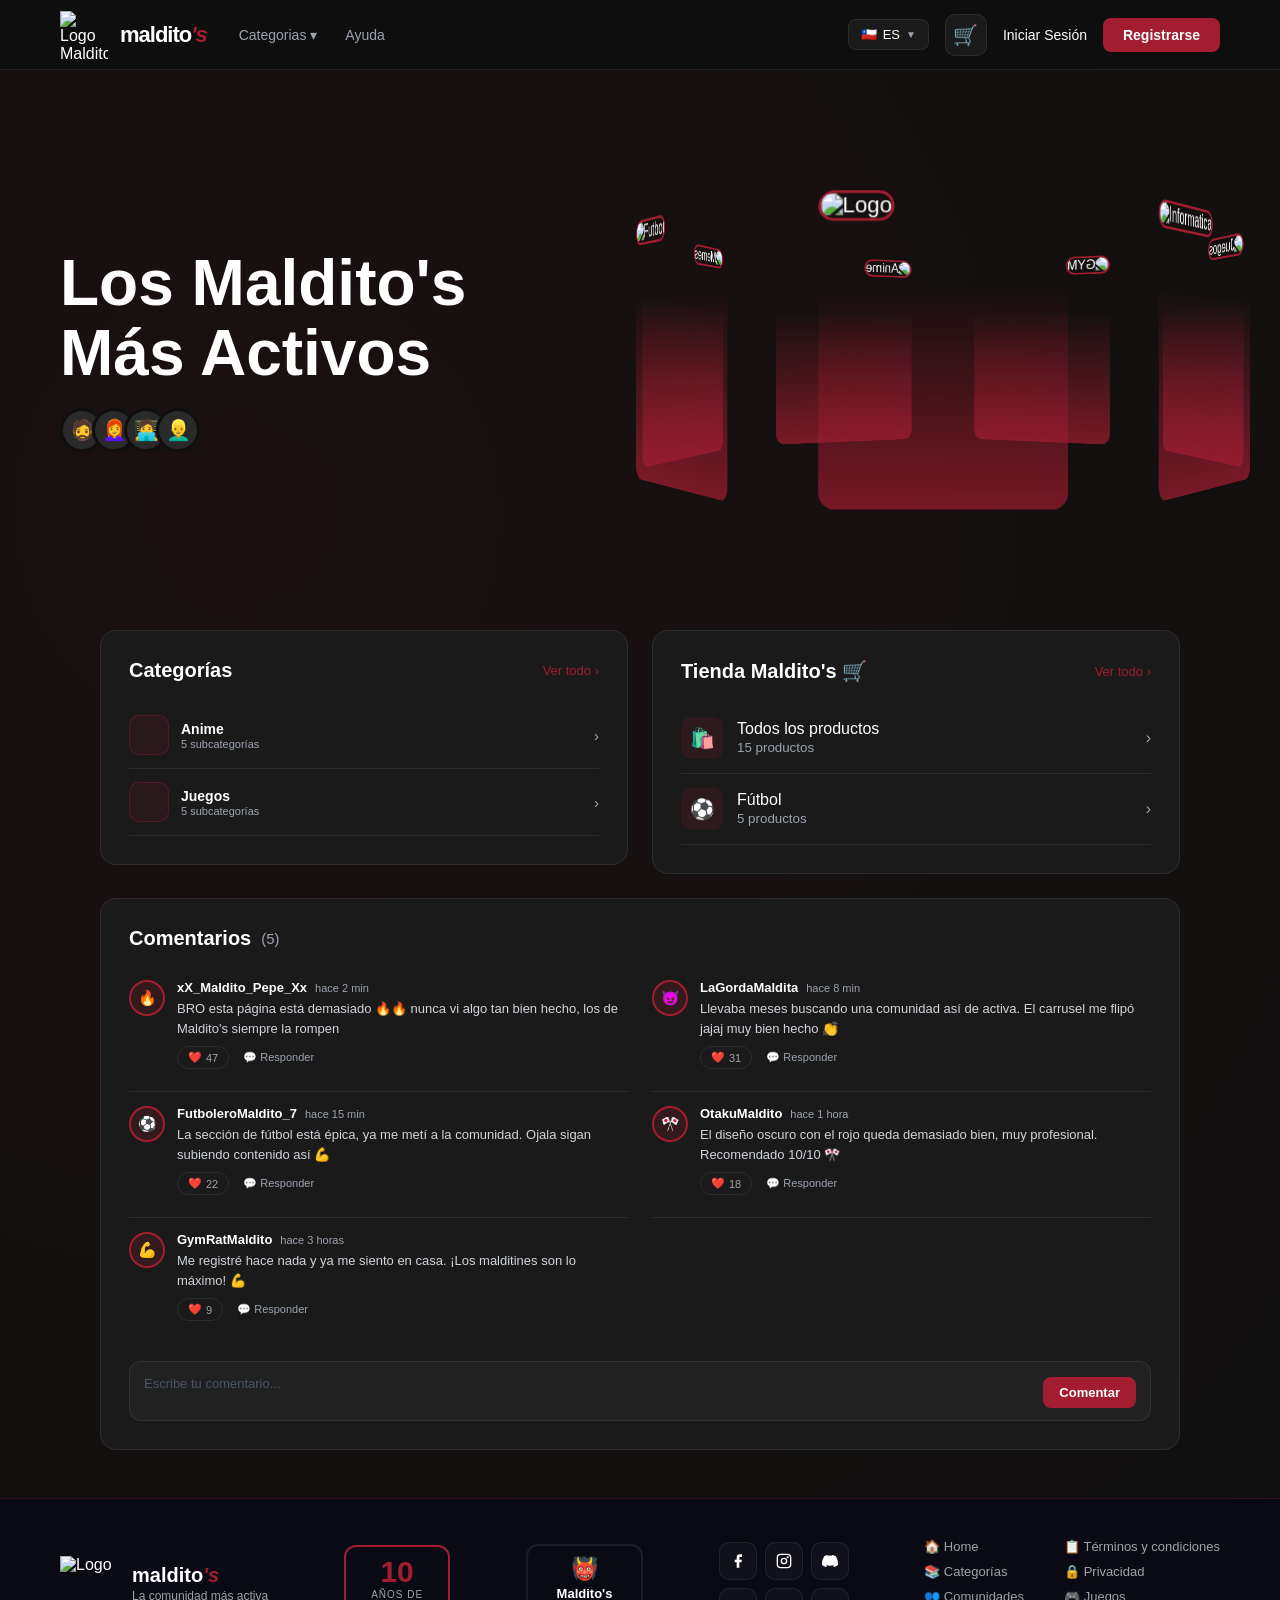
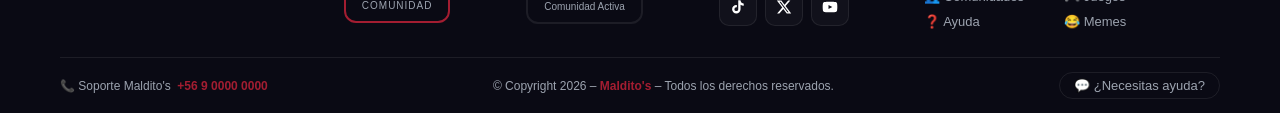
==== carrusel.html @ 3a5fb72e "Update carrusel.html" ====
<!DOCTYPE html>
<html lang="es">
<head>
    <meta charset="UTF-8">
    <meta name="viewport" content="width=device-width, initial-scale=1.0">
    <title>Maldito's</title>
    <link href="https://media.discordapp.net/attachments/1495842789575885000/1496911176460664862/logo_solo.png?ex=69f383ab&is=69f2322b&hm=1ecc8e9e1ead563e0e194f0a744a8adac6deb2779630af482e61cc4c0ab6300b&=&format=webp&quality=lossless" rel="icon" type="image/x-icon">
    <style>
        :root {
            --fondo-oscuro: #0f0f0f;
            --tarjeta-oscuro: #1a1a1a;
            --rojo-logo: #A31D31;
            --rojo-hover: #c2243b;
            --texto-blanco: #ffffff;
            --texto-gris: #9ca3af;
            --borde: rgba(255, 255, 255, 0.08);
            --radio: 16px;
        }
        * { margin: 0; padding: 0; box-sizing: border-box; }
        body {
            font-family: 'DM Sans', sans-serif;
            background-color: var(--fondo-oscuro);
            color: var(--texto-blanco);
            background-image: radial-gradient(circle at 20% 30%, #1a1010 0%, #0f0f0f 100%);
            overflow-x: hidden;
        }
        nav {
            height: 70px; padding: 0 60px;
            display: flex; align-items: center; justify-content: space-between;
            background: rgba(15,15,15,0.9); backdrop-filter: blur(15px);
            border-bottom: 1px solid var(--borde);
            position: sticky; top: 0; z-index: 1000;
        }
        .nav-logo { display: flex; align-items: center; gap: 12px; }
        .nav-logo img { width: 48px; height: 48px; object-fit: contain; }
        .nav-logo h1 { font-size: 22px; letter-spacing: -1px; color: #fff; }
        .nav-logo em { color: var(--rojo-logo); }
        .nav-links { display: flex; gap: 28px; list-style: none; margin-left: 20px; }
        .nav-links a { color: var(--texto-gris); text-decoration: none; font-size: 14px; transition: color 0.2s; cursor: pointer; }
        .nav-links a:hover { color: #fff; }
        .nav-right { display: flex; gap: 16px; align-items: center; }
        .btn-registro { background: var(--rojo-logo); padding: 9px 20px; border-radius: 8px; color: white; text-decoration: none; font-weight: 600; font-size: 14px; transition: background 0.2s; }
        .btn-registro:hover { background: var(--rojo-hover); }
        .cart-icon-btn { position: relative; background: rgba(255,255,255,0.05); border: 1px solid var(--borde); border-radius: 10px; width: 42px; height: 42px; display: flex; align-items: center; justify-content: center; cursor: pointer; font-size: 20px; transition: all 0.2s; color: white; }
        .cart-icon-btn:hover { border-color: var(--rojo-logo); background: rgba(163,29,49,0.15); }
        .cart-badge { position: absolute; top: -6px; right: -6px; background: var(--rojo-logo); color: white; font-size: 10px; font-weight: 700; width: 18px; height: 18px; border-radius: 50%; display: none; align-items: center; justify-content: center; border: 2px solid var(--fondo-oscuro); }
        .cart-badge.bump { animation: bump 0.3s ease; }
        @keyframes bump { 0%,100%{transform:scale(1)} 50%{transform:scale(1.5)} }
        .lang-selector { position: relative; }
        .lang-btn { background: rgba(255,255,255,0.05); border: 1px solid var(--borde); border-radius: 8px; color: white; font-size: 13px; font-family: inherit; padding: 7px 12px; cursor: pointer; display: flex; align-items: center; gap: 6px; transition: all 0.2s; }
        .lang-btn:hover { border-color: var(--rojo-logo); background: rgba(163,29,49,0.15); }
        .lang-arrow { font-size: 10px; color: var(--texto-gris); transition: transform 0.2s; display: inline-block; }
        .lang-arrow.open { transform: rotate(180deg); }
        .lang-dropdown { position: absolute; top: calc(100% + 8px); right: 0; background: #1a1a1a; border: 1px solid rgba(255,255,255,0.1); border-radius: 12px; min-width: 150px; z-index: 9999; overflow: hidden; display: none; }
        .lang-dropdown.open { display: block; }
        .lang-option { display: flex; align-items: center; gap: 10px; padding: 11px 16px; color: var(--texto-gris); font-size: 13px; cursor: pointer; border: none; background: none; width: 100%; text-align: left; font-family: inherit; transition: background 0.2s, color 0.2s; border-bottom: 1px solid rgba(255,255,255,0.05); }
        .lang-option:last-child { border-bottom: none; }
        .lang-option:hover { background: rgba(163,29,49,0.15); color: white; }
        .lang-option.active { color: var(--rojo-logo); }
        .nav-links li { position: relative; }
        .nav-dropdown { position: absolute; top: 40px; left: 0; background: #1a1a1a; border: 1px solid rgba(255,255,255,0.1); border-radius: 12px; min-width: 160px; z-index: 9999; overflow: hidden; display: none; }
        .nav-dropdown.open { display: flex; flex-direction: column; }
        .nav-dropdown a { padding: 11px 16px; color: var(--texto-gris); text-decoration: none; font-size: 14px; display: flex; align-items: center; gap: 10px; transition: background 0.2s, color 0.2s; border-bottom: 1px solid rgba(255,255,255,0.05); }
        .nav-dropdown a:last-child { border-bottom: none; }
        .nav-dropdown a:hover { background: rgba(163,29,49,0.15); color: white; }
        .hero { max-width: 1280px; margin: 60px auto; display: grid; grid-template-columns: 1fr 1fr; gap: 50px; padding: 0 60px; align-items: center; }
        .hero-text h2 { font-size: 64px; line-height: 1.1; font-weight: 700; margin-bottom: 20px; }
        .avatars { display: flex; margin-top: 16px; }
        .avatar-circle { width: 44px; height: 44px; border-radius: 50%; border: 3px solid var(--fondo-oscuro); margin-left: -12px; background: #2a2a2a; display: flex; align-items: center; justify-content: center; font-size: 20px; }
        .avatar-circle:first-child { margin-left: 0; }
        .hero-visual { perspective: 1000px; height: 440px; display: flex; align-items: center; justify-content: center; position: relative; }
        .slider { position: absolute; width: 180px; height: 230px; transform-style: preserve-3d; animation: autoRun 25s linear infinite; }
        @keyframes autoRun { from{transform:rotateX(-10deg) rotateY(0deg)} to{transform:rotateX(-10deg) rotateY(360deg)} }
        .slider .item { position: absolute; inset: 0; transform: rotateY(calc((var(--position) - 1) * (360 / var(--quantity)) * 1deg)) translateZ(280px); overflow: hidden; border-radius: 12px; }
        .slider .item::after { content: ''; position: absolute; inset: 0; background: linear-gradient(to bottom, transparent 30%, rgba(163,29,49,0.7) 100%); pointer-events: none; z-index: 1; }
        .slider .item img { width: 100%; height: 115%; object-fit: cover; border-radius: 12px; border: 2px solid var(--rojo-logo); transition: opacity 0.6s ease; }
        .slider .item:hover img { opacity: 0; }
        .slider .item::before { content: ''; position: absolute; top: 0; left: 0; width: 100%; height: 115%; background-image: var(--hover-img); background-size: cover; background-position: center; border-radius: 12px; border: 2px solid var(--rojo-logo); opacity: 0; transition: opacity 0.6s ease; z-index: 0; }
        .slider .item:hover::before { opacity: 1; }
        .main-content { max-width: 1200px; margin: 48px auto; display: grid; grid-template-columns: 1fr 1fr; gap: 24px; padding: 0 60px; align-items: start; }
        .card { background: var(--tarjeta-oscuro); border-radius: var(--radio); padding: 28px; border: 1px solid var(--borde); }
        .card h3 { font-size: 20px; margin-bottom: 20px; }
        .icon-box { width: 42px; height: 42px; background: rgba(163,29,49,0.15); border-radius: 10px; display: flex; align-items: center; justify-content: center; color: var(--rojo-logo); font-size: 20px; }

        /* ── CATEGORÍAS ── */
        .cat-row { display: flex; align-items: center; justify-content: space-between; padding: 13px 0; border-bottom: 1px solid var(--borde); cursor: pointer; transition: padding-left 0.2s; }
        .cat-row:last-child { border-bottom: none; }
        .cat-row:hover { padding-left: 6px; }
        .cat-row:hover .cname { color: var(--rojo-logo); }
        .cleft { display: flex; align-items: center; gap: 12px; }
        .cicon { width: 40px; height: 40px; border-radius: 10px; border: 1.5px solid rgba(163,29,49,0.35); overflow: hidden; flex-shrink: 0; background: rgba(163,29,49,0.12); display: flex; align-items: center; justify-content: center; }
        .cicon img { width: 100%; height: 100%; object-fit: cover; }
        .cname { font-size: 14px; font-weight: 600; color: #fff; transition: color 0.2s; }
        .csub { font-size: 11px; color: var(--texto-gris); margin-top: 1px; }
        .carrow { color: var(--texto-gris); font-size: 15px; transition: transform 0.2s, color 0.2s; }
        .cat-row:hover .carrow { transform: translateX(3px); color: var(--rojo-logo); }

        /* ── OVERLAYS ── */
        .ov { position: fixed; inset: 0; background: rgba(0,0,0,0.78); z-index: 2000; display: flex; align-items: center; justify-content: center; opacity: 0; pointer-events: none; transition: opacity 0.22s; }
        .ov.open { opacity: 1; pointer-events: all; }
        .cat-modal { background: #1c1c1c; border: 1px solid rgba(163,29,49,0.35); border-radius: 18px; width: 320px; max-width: calc(100vw - 32px); padding: 22px; transform: scale(0) rotate(-12deg); opacity: 0; transition: transform 0.5s cubic-bezier(0.34,1.56,0.64,1), opacity 0.3s ease, box-shadow 0.3s ease; max-height: 82vh; overflow-y: auto; box-shadow: none; }
        .ov.open .cat-modal { transform: scale(1) rotate(0deg); opacity: 1; box-shadow: 0 0 70px rgba(163,29,49,0.4); }
        .cat-modal::-webkit-scrollbar { width: 3px; }
        .cat-modal::-webkit-scrollbar-thumb { background: rgba(163,29,49,0.4); border-radius: 3px; }
        .mhead { display: flex; align-items: center; justify-content: space-between; margin-bottom: 16px; }
        .mtitle { font-size: 16px; font-weight: 700; color: #fff; }
        .mclose { background: rgba(255,255,255,0.07); border: 1px solid rgba(255,255,255,0.1); border-radius: 8px; color: #fff; width: 30px; height: 30px; display: flex; align-items: center; justify-content: center; cursor: pointer; font-size: 13px; flex-shrink: 0; }
        .mclose:hover { background: rgba(163,29,49,0.3); }
        .mlabel { font-size: 10px; color: var(--texto-gris); text-transform: uppercase; letter-spacing: 0.8px; margin-bottom: 10px; }
        .slist { display: flex; flex-direction: column; gap: 7px; }
        .sbtn { display: flex; align-items: center; gap: 10px; padding: 10px 12px; background: rgba(255,255,255,0.03); border: 1px solid rgba(255,255,255,0.07); border-radius: 10px; cursor: pointer; color: #fff; font-family: inherit; text-align: left; transition: all 0.18s; width: 100%; }
        .sbtn:hover { border-color: rgba(163,29,49,0.6); background: rgba(163,29,49,0.1); transform: translateX(3px); }
        .simg { width: 34px; height: 34px; border-radius: 8px; overflow: hidden; flex-shrink: 0; background: rgba(163,29,49,0.12); border: 1px solid rgba(163,29,49,0.3); display: flex; align-items: center; justify-content: center; }
        .simg img { width: 100%; height: 100%; object-fit: cover; }
        .sname { font-size: 13px; font-weight: 600; flex: 1; }
        .sarr { color: var(--texto-gris); font-size: 12px; margin-left: auto; }
        .sbtn:hover .sarr { color: var(--rojo-logo); }

        /* MODAL DETALLE */
        .det-modal { background: #1c1c1c; border: 1px solid rgba(163,29,49,0.35); border-radius: 18px; width: 320px; max-width: calc(100vw - 32px); overflow: hidden; transform: scale(0.88); transition: transform 0.28s cubic-bezier(0.34,1.56,0.64,1); }
        .ov.open .det-modal { transform: scale(1); }
        .det-imgbox { width: 100%; height: 140px; background: linear-gradient(135deg,rgba(163,29,49,0.5),rgba(30,10,10,0.9)); display: flex; align-items: center; justify-content: center; position: relative; overflow: hidden; }
        .det-imgbox img { width: 100%; height: 100%; object-fit: cover; opacity: 0.85; }
        .det-overlay { position: absolute; inset: 0; background: linear-gradient(to bottom, transparent 40%, rgba(28,28,28,1) 100%); }
        .det-closebtn { position: absolute; top: 10px; right: 10px; background: rgba(0,0,0,0.5); border: 1px solid rgba(255,255,255,0.15); border-radius: 8px; color: #fff; width: 30px; height: 30px; display: flex; align-items: center; justify-content: center; cursor: pointer; font-size: 13px; z-index: 2; }
        .det-closebtn:hover { background: rgba(163,29,49,0.5); }
        .det-backbtn { position: absolute; top: 10px; left: 10px; background: rgba(0,0,0,0.5); border: 1px solid rgba(255,255,255,0.15); border-radius: 8px; color: #fff; font-size: 12px; padding: 5px 10px; cursor: pointer; z-index: 2; font-family: inherit; display: flex; align-items: center; gap: 4px; }
        .det-backbtn:hover { background: rgba(163,29,49,0.4); }
        .det-body { padding: 18px 20px 22px; }
        .det-tag { display: inline-flex; align-items: center; gap: 5px; background: rgba(163,29,49,0.2); border: 1px solid rgba(163,29,49,0.4); border-radius: 20px; padding: 3px 10px; font-size: 10px; color: var(--rojo-logo); font-weight: 700; text-transform: uppercase; letter-spacing: 0.5px; margin-bottom: 10px; }
        .det-name { font-size: 20px; font-weight: 700; color: #fff; margin-bottom: 12px; line-height: 1.2; }
        .det-divider { height: 1px; background: rgba(255,255,255,0.07); margin: 12px 0; }
        .det-desc { font-size: 13px; color: #d1d5db; line-height: 1.6; }

        /* ── TIENDA ── */
        .shop-cat-item { display: flex; align-items: center; justify-content: space-between; padding: 14px 0; border-bottom: 1px solid var(--borde); cursor: pointer; transition: padding-left 0.2s; }
        .shop-cat-item:last-child { border-bottom: none; }
        .shop-cat-item:hover { padding-left: 8px; background: rgba(255,255,255,0.02); }
        .shop-cat-item.active-cat { padding-left: 10px; background: rgba(163,29,49,0.08); border-left: 3px solid var(--rojo-logo); }
        .shop-cat-item .item-left { display: flex; align-items: center; gap: 14px; }
        .shop-extra { display: none; }
        .shop-extra.open { display: block; }
        .card-full { grid-column: 1 / -1; }
        .comments-grid { display: grid; grid-template-columns: 1fr 1fr; gap: 0 24px; }
        .comment { display: flex; gap: 12px; padding: 14px 0; border-bottom: 1px solid var(--borde); animation: fadeInC 0.3s ease; }
        @keyframes fadeInC { from{opacity:0;transform:translateY(-5px)} to{opacity:1;transform:translateY(0)} }
        .comment:last-of-type { border-bottom: none; }
        .c-avatar { width: 36px; height: 36px; border-radius: 50%; background: rgba(163,29,49,0.18); border: 2px solid var(--rojo-logo); display: flex; align-items: center; justify-content: center; font-size: 15px; flex-shrink: 0; }
        .c-body { flex: 1; min-width: 0; }
        .c-header { display: flex; align-items: center; gap: 8px; margin-bottom: 4px; flex-wrap: wrap; }
        .c-user { color: #fff; font-weight: 600; font-size: 13px; }
        .c-time { color: var(--texto-gris); font-size: 11px; }
        .c-text { color: #d1d5db; font-size: 13px; line-height: 1.5; margin-bottom: 8px; }
        .like-btn { background: none; border: 1px solid var(--borde); border-radius: 20px; color: var(--texto-gris); font-size: 11px; padding: 4px 10px; cursor: pointer; display: inline-flex; align-items: center; gap: 4px; transition: all 0.2s; font-family: inherit; }
        .like-btn:hover { border-color: var(--rojo-logo); color: #fff; }
        .like-btn.liked { background: rgba(163,29,49,0.15); border-color: var(--rojo-logo); color: var(--rojo-logo); }
        .comment-input-wrap { display: flex; gap: 10px; align-items: flex-end; margin-top: 18px; background: rgba(255,255,255,0.03); border: 1px solid var(--borde); border-radius: 12px; padding: 12px 14px; }
        .comment-input-wrap textarea { flex: 1; background: transparent; border: none; color: #fff; font-size: 13px; resize: none; outline: none; font-family: inherit; min-height: 34px; max-height: 100px; line-height: 1.5; }
        .comment-input-wrap textarea::placeholder { color: #4b5563; }
        .btn-comentar { background: var(--rojo-logo); color: #fff; border: none; border-radius: 8px; padding: 8px 16px; font-size: 13px; font-weight: 600; cursor: pointer; white-space: nowrap; font-family: inherit; transition: opacity 0.2s, transform 0.1s; }
        .btn-comentar:hover { opacity: 0.85; }
        .btn-comentar:active { transform: scale(0.97); }
        .btn-reply { background: none; border: none; color: var(--texto-gris); font-size: 11px; padding: 4px 8px; cursor: pointer; font-family: inherit; display: inline-flex; align-items: center; gap: 4px; transition: color 0.2s; border-radius: 6px; }
        .btn-reply:hover { color: var(--rojo-logo); background: rgba(163,29,49,0.08); }
        .c-actions { display: flex; align-items: center; gap: 6px; flex-wrap: wrap; }
        .replies-list { margin-top: 8px; border-left: 2px solid rgba(163,29,49,0.3); padding-left: 12px; display: flex; flex-direction: column; gap: 0; }
        .reply { display: flex; gap: 8px; padding: 9px 0; border-bottom: 1px solid rgba(255,255,255,0.04); animation: fadeInC 0.25s ease; }
        .reply:last-child { border-bottom: none; }
        .reply .c-avatar { width: 28px; height: 28px; font-size: 12px; flex-shrink: 0; }
        .reply .c-user { font-size: 12px; }
        .reply .c-time { font-size: 10px; }
        .reply .c-text { font-size: 12px; margin-bottom: 5px; }
        .reply .like-btn { font-size: 10px; padding: 3px 8px; }
        .reply .btn-reply { font-size: 10px; }
        .reply-input-wrap { display: flex; gap: 8px; align-items: flex-end; margin-top: 8px; background: rgba(255,255,255,0.03); border: 1px solid rgba(163,29,49,0.25); border-radius: 10px; padding: 9px 12px; animation: fadeInC 0.2s ease; }
        .reply-input-wrap textarea { flex: 1; background: transparent; border: none; color: #fff; font-size: 12px; resize: none; outline: none; font-family: inherit; min-height: 28px; max-height: 80px; line-height: 1.5; }
        .reply-input-wrap textarea::placeholder { color: #4b5563; }
        .btn-reply-send { background: var(--rojo-logo); color: #fff; border: none; border-radius: 7px; padding: 6px 13px; font-size: 12px; font-weight: 600; cursor: pointer; white-space: nowrap; font-family: inherit; transition: opacity 0.2s; }
        .btn-reply-send:hover { opacity: 0.85; }
        .btn-cancel-reply { background: none; border: 1px solid var(--borde); border-radius: 7px; color: var(--texto-gris); padding: 6px 10px; font-size: 12px; cursor: pointer; font-family: inherit; transition: all 0.2s; }
        .btn-cancel-reply:hover { border-color: var(--rojo-logo); color: #fff; }
        .shop-grid-wrap { max-width: 1280px; margin: 0 auto 80px; padding: 0 60px; display: none; }
        .shop-grid-wrap.open { display: block; animation: fadeInGrid 0.3s ease; }
        @keyframes fadeInGrid { from{opacity:0;transform:translateY(-10px)} to{opacity:1;transform:translateY(0)} }
        .shop-grid-header { display: flex; align-items: center; justify-content: space-between; margin-bottom: 20px; }
        .shop-grid-header h3 { font-size: 22px; font-weight: 700; }
        .btn-close-grid { background: transparent; border: 1px solid var(--borde); border-radius: 20px; color: var(--texto-gris); font-size: 13px; padding: 6px 16px; cursor: pointer; font-family: inherit; transition: all 0.2s; }
        .btn-close-grid:hover { border-color: var(--rojo-logo); color: #fff; }
        .products-grid { display: grid; grid-template-columns: repeat(auto-fill, minmax(210px, 1fr)); gap: 20px; }
        .product-card { background: var(--tarjeta-oscuro); border-radius: 14px; border: 1px solid var(--borde); overflow: hidden; position: relative; transition: transform 0.25s, border-color 0.25s; }
        .product-card:hover { transform: translateY(-5px); border-color: rgba(163,29,49,0.5); }
        .product-badge { position: absolute; top: 10px; left: 10px; background: var(--rojo-logo); color: white; font-size: 10px; font-weight: 700; padding: 3px 10px; border-radius: 20px; text-transform: uppercase; z-index: 2; }
        .product-img-placeholder { width: 100%; height: 150px; display: flex; align-items: center; justify-content: center; font-size: 54px; background: rgba(163,29,49,0.08); }
        .product-body { padding: 14px; }
        .product-cat { font-size: 10px; color: var(--rojo-logo); text-transform: uppercase; font-weight: 700; letter-spacing: 1px; margin-bottom: 5px; }
        .product-name { font-size: 14px; font-weight: 600; margin-bottom: 5px; line-height: 1.3; }
        .product-desc { font-size: 12px; color: var(--texto-gris); margin-bottom: 12px; line-height: 1.4; }
        .product-footer { display: flex; align-items: center; justify-content: space-between; }
        .product-price { font-size: 18px; font-weight: 800; }
        .product-price small { font-size: 11px; color: var(--texto-gris); font-weight: 400; }
        .btn-add-cart { background: var(--rojo-logo); border: none; color: white; border-radius: 8px; padding: 7px 12px; font-size: 12px; font-weight: 600; cursor: pointer; font-family: inherit; transition: background 0.2s, transform 0.1s; }
        .btn-add-cart:hover { background: var(--rojo-hover); }
        .btn-add-cart:active { transform: scale(0.95); }
        .cart-overlay { position: fixed; inset: 0; background: rgba(0,0,0,0.6); z-index: 2000; opacity: 0; pointer-events: none; transition: opacity 0.3s; }
        .cart-overlay.open { opacity: 1; pointer-events: all; }
        .cart-drawer { position: fixed; top: 0; right: 0; width: 420px; max-width: 100vw; height: 100vh; background: #111; border-left: 1px solid rgba(163,29,49,0.3); z-index: 2100; display: flex; flex-direction: column; transform: translateX(100%); transition: transform 0.35s cubic-bezier(0.4,0,0.2,1); }
        .cart-drawer.open { transform: translateX(0); }
        .cart-drawer-header { padding: 22px 24px; border-bottom: 1px solid var(--borde); display: flex; align-items: center; justify-content: space-between; flex-shrink: 0; }
        .cart-drawer-header h2 { font-size: 20px; display: flex; align-items: center; gap: 10px; }
        .cart-count-pill { background: var(--rojo-logo); color: white; font-size: 12px; font-weight: 700; padding: 2px 10px; border-radius: 20px; }
        .btn-close-cart { background: rgba(255,255,255,0.07); border: 1px solid var(--borde); border-radius: 8px; color: white; width: 36px; height: 36px; display: flex; align-items: center; justify-content: center; cursor: pointer; font-size: 16px; transition: all 0.2s; }
        .btn-close-cart:hover { border-color: var(--rojo-logo); background: rgba(163,29,49,0.15); }
        .cart-items { flex: 1; overflow-y: auto; padding: 16px 24px; }
        .cart-items::-webkit-scrollbar { width: 4px; }
        .cart-items::-webkit-scrollbar-thumb { background: rgba(163,29,49,0.4); border-radius: 4px; }
        .cart-empty { display: flex; flex-direction: column; align-items: center; justify-content: center; height: 100%; gap: 14px; color: var(--texto-gris); }
        .cart-empty-icon { font-size: 56px; }
        .cart-item { display: flex; gap: 12px; padding: 14px 0; border-bottom: 1px solid var(--borde); animation: slideInItem 0.25s ease; }
        @keyframes slideInItem { from{opacity:0;transform:translateX(20px)} to{opacity:1;transform:translateX(0)} }
        .cart-item-icon { width: 50px; height: 50px; background: rgba(163,29,49,0.12); border-radius: 10px; display: flex; align-items: center; justify-content: center; font-size: 24px; flex-shrink: 0; border: 1px solid rgba(163,29,49,0.25); overflow: hidden; }
        .cart-item-icon img { width: 100%; height: 100%; object-fit: cover; }
        .cart-item-info { flex: 1; min-width: 0; }
        .cart-item-name { font-size: 14px; font-weight: 600; margin-bottom: 2px; }
        .cart-item-cat { font-size: 11px; color: var(--rojo-logo); margin-bottom: 8px; }
        .cart-item-controls { display: flex; align-items: center; gap: 8px; }
        .qty-btn { width: 26px; height: 26px; border-radius: 6px; border: 1px solid var(--borde); background: rgba(255,255,255,0.05); color: white; font-size: 16px; display: flex; align-items: center; justify-content: center; cursor: pointer; transition: all 0.15s; }
        .qty-btn:hover { border-color: var(--rojo-logo); background: rgba(163,29,49,0.2); }
        .qty-num { font-size: 14px; font-weight: 600; min-width: 20px; text-align: center; }
        .cart-item-price { font-size: 15px; font-weight: 700; align-self: center; white-space: nowrap; }
        .btn-remove { background: none; border: none; color: #4b5563; font-size: 16px; cursor: pointer; align-self: flex-start; padding: 2px; transition: color 0.2s; }
        .btn-remove:hover { color: var(--rojo-logo); }
        .cart-footer { padding: 18px 24px; border-top: 1px solid var(--borde); flex-shrink: 0; }
        .cart-summary { margin-bottom: 14px; }
        .cart-summary-row { display: flex; justify-content: space-between; font-size: 13px; color: var(--texto-gris); margin-bottom: 6px; }
        .cart-summary-total { display: flex; justify-content: space-between; font-size: 18px; font-weight: 700; color: white; margin-top: 10px; padding-top: 10px; border-top: 1px solid var(--borde); }
        .btn-checkout { width: 100%; background: var(--rojo-logo); color: white; border: none; border-radius: 12px; padding: 15px; font-size: 15px; font-weight: 700; cursor: pointer; font-family: inherit; transition: background 0.2s, transform 0.1s; }
        .btn-checkout:hover { background: var(--rojo-hover); }
        .btn-checkout:active { transform: scale(0.98); }
        .btn-clear-cart { width: 100%; background: transparent; color: var(--texto-gris); border: 1px solid var(--borde); border-radius: 10px; padding: 9px; font-size: 13px; cursor: pointer; margin-top: 10px; font-family: inherit; transition: all 0.2s; }
        .btn-clear-cart:hover { border-color: var(--rojo-logo); color: #fff; }
        .modal-overlay { position: fixed; inset: 0; background: rgba(0,0,0,0.8); z-index: 3000; display: flex; align-items: center; justify-content: center; opacity: 0; pointer-events: none; transition: opacity 0.3s; }
        .modal-overlay.open { opacity: 1; pointer-events: all; }
        .modal { background: #161616; border: 1px solid rgba(163,29,49,0.4); border-radius: 20px; width: 480px; max-width: calc(100vw - 40px); padding: 36px; transform: scale(0.9); transition: transform 0.3s; max-height: 90vh; overflow-y: auto; }
        .modal-overlay.open .modal { transform: scale(1); }
        .modal::-webkit-scrollbar { width: 4px; }
        .modal::-webkit-scrollbar-thumb { background: rgba(163,29,49,0.4); border-radius: 4px; }
        .modal-title { font-size: 22px; font-weight: 700; margin-bottom: 6px; }
        .modal-sub { color: var(--texto-gris); font-size: 13px; margin-bottom: 24px; }
        .form-group { margin-bottom: 16px; }
        .form-group label { display: block; font-size: 11px; color: var(--texto-gris); margin-bottom: 5px; text-transform: uppercase; letter-spacing: 0.5px; }
        .form-group input, .form-group select { width: 100%; background: rgba(255,255,255,0.05); border: 1px solid var(--borde); border-radius: 10px; color: white; padding: 11px 13px; font-size: 14px; font-family: inherit; outline: none; transition: border-color 0.2s; }
        .form-group input:focus, .form-group select:focus { border-color: var(--rojo-logo); }
        .form-group select option { background: #1a1a1a; color: white; }
        .form-row { display: grid; grid-template-columns: 1fr 1fr; gap: 12px; }
        .modal-order-summary { background: rgba(255,255,255,0.03); border: 1px solid var(--borde); border-radius: 12px; padding: 14px 16px; margin-bottom: 22px; }
        .modal-order-summary h4 { font-size: 12px; color: var(--texto-gris); margin-bottom: 10px; text-transform: uppercase; letter-spacing: 0.5px; }
        .modal-item-line { display: flex; justify-content: space-between; font-size: 13px; margin-bottom: 5px; }
        .modal-total-line { display: flex; justify-content: space-between; font-size: 15px; font-weight: 700; margin-top: 10px; padding-top: 10px; border-top: 1px solid var(--borde); }
        .modal-actions { display: flex; gap: 10px; margin-top: 4px; }
        .btn-cancel { flex: 1; background: transparent; border: 1px solid var(--borde); border-radius: 10px; color: var(--texto-gris); padding: 12px; font-size: 14px; cursor: pointer; font-family: inherit; transition: all 0.2s; }
        .btn-cancel:hover { border-color: #fff; color: #fff; }
        .btn-confirm { flex: 2; background: var(--rojo-logo); border: none; border-radius: 10px; color: white; padding: 12px; font-size: 14px; font-weight: 700; cursor: pointer; font-family: inherit; transition: background 0.2s; }
        .btn-confirm:hover { background: var(--rojo-hover); }
        .success-modal { text-align: center; padding: 40px 20px; }
        .success-icon { font-size: 60px; margin-bottom: 18px; animation: popIn 0.4s cubic-bezier(0.34,1.56,0.64,1); }
        @keyframes popIn { from{transform:scale(0)} to{transform:scale(1)} }
        .success-modal h2 { font-size: 24px; margin-bottom: 10px; }
        .success-modal p { color: var(--texto-gris); font-size: 14px; line-height: 1.6; }
        .btn-success-close { margin-top: 24px; background: var(--rojo-logo); color: white; border: none; border-radius: 10px; padding: 12px 30px; font-size: 14px; font-weight: 700; cursor: pointer; font-family: inherit; transition: background 0.2s; }
        .btn-success-close:hover { background: var(--rojo-hover); }
        .toast { position: fixed; bottom: 28px; left: 50%; transform: translateX(-50%) translateY(80px); background: #1e1e1e; border: 1px solid rgba(163,29,49,0.5); border-radius: 12px; padding: 11px 20px; font-size: 13px; color: white; z-index: 9999; display: flex; align-items: center; gap: 10px; transition: transform 0.3s cubic-bezier(0.34,1.56,0.64,1), opacity 0.3s; opacity: 0; white-space: nowrap; }
        .toast.show { transform: translateX(-50%) translateY(0); opacity: 1; }
        footer { background: #0a0a14; border-top: 1px solid rgba(163,29,49,0.3); padding: 40px 60px 0; margin-top: 20px; }
        .footer-main { display: flex; align-items: center; justify-content: space-between; gap: 30px; flex-wrap: wrap; padding-bottom: 28px; border-bottom: 1px solid var(--borde); }
        .footer-brand { display: flex; align-items: center; gap: 16px; flex-shrink: 0; }
        .footer-brand img { width: 56px; height: 56px; object-fit: contain; }
        .footer-brand-name { font-size: 20px; font-weight: 700; color: #fff; line-height: 1; }
        .footer-brand-name em { color: var(--rojo-logo); }
        .footer-badge { border: 2px solid var(--rojo-logo); border-radius: 12px; padding: 10px 16px; text-align: center; flex-shrink: 0; }
        .footer-badge .badge-num { font-size: 30px; font-weight: 800; color: var(--rojo-logo); line-height: 1; }
        .footer-badge .badge-label { font-size: 10px; color: var(--texto-gris); text-transform: uppercase; letter-spacing: 1px; margin-top: 2px; }
        .footer-badge-b { border: 2px solid var(--borde); border-radius: 12px; padding: 10px 16px; text-align: center; flex-shrink: 0; }
        .footer-badge-b .b-icon { font-size: 22px; }
        .footer-badge-b .b-text { font-size: 13px; font-weight: 600; color: #fff; margin-top: 4px; }
        .footer-badge-b .b-sub { font-size: 10px; color: var(--texto-gris); }
        .footer-socials { display: flex; flex-direction: column; gap: 8px; flex-shrink: 0; }
        .footer-socials-row { display: flex; gap: 8px; }
        .social-btn { width: 38px; height: 38px; border-radius: 10px; display: flex; align-items: center; justify-content: center; text-decoration: none; border: 1px solid var(--borde); transition: all 0.2s; background: rgba(255,255,255,0.03); color: #fff; }
        .social-btn:hover { border-color: var(--rojo-logo); background: rgba(163,29,49,0.15); transform: translateY(-2px); }
        .footer-links { display: flex; gap: 40px; flex-shrink: 0; }
        .footer-links-col { display: flex; flex-direction: column; gap: 10px; }
        .footer-links-col a { color: var(--texto-gris); text-decoration: none; font-size: 13px; transition: color 0.2s; white-space: nowrap; }
        .footer-links-col a:hover { color: #fff; }
        .footer-bottom { display: flex; align-items: center; justify-content: space-between; padding: 14px 0; flex-wrap: wrap; gap: 10px; }
        .footer-bottom p { color: var(--texto-gris); font-size: 12px; }
        .footer-bottom p span { color: var(--rojo-logo); font-weight: 600; }
        .footer-ayuda { display: flex; align-items: center; gap: 8px; color: var(--texto-gris); font-size: 13px; cursor: pointer; border: 1px solid var(--borde); border-radius: 20px; padding: 5px 14px; transition: all 0.2s; text-decoration: none; }
        .footer-ayuda:hover { border-color: var(--rojo-logo); color: #fff; }
        @media (max-width: 900px) {
            nav { padding: 0 20px; }
            .nav-links { display: none; }
            .hero { grid-template-columns: 1fr; padding: 0 24px; text-align: center; }
            .hero-text h2 { font-size: 44px; }
            .hero-visual { height: 320px; margin-top: 30px; }
            .slider .item { transform: rotateY(calc((var(--position) - 1) * (360 / var(--quantity)) * 1deg)) translateZ(180px); }
            .main-content { grid-template-columns: 1fr; padding: 0 20px; }
            .card-full { grid-column: auto; }
            .comments-grid { grid-template-columns: 1fr; }
            .shop-grid-wrap { padding: 0 20px; }
            footer { padding: 30px 20px 0; }
            .footer-main { flex-direction: column; align-items: flex-start; }
            .footer-links { flex-wrap: wrap; gap: 20px; }
        }
    </style>
</head>
<body>

<nav>
    <div class="nav-logo">
        <img src="https://media.discordapp.net/attachments/1495842789575885000/1496911176460664862/logo_solo.png?ex=69f383ab&is=69f2322b&hm=1ecc8e9e1ead563e0e194f0a744a8adac6deb2779630af482e61cc4c0ab6300b&=&format=webp&quality=lossless" alt="Logo Maldito's">
        <h1>maldito<em>'s</em></h1>
        <ul class="nav-links">
            <li><a href="#>Home</a></li>
            <li>
                <a href="#" onclick="toggleNavDrop(event)">Categorias ▾</a>
                <div class="nav-dropdown" id="nav-dropdown-categorias">
                    <a href="futbol.html">⚽ Fútbol</a>
                    <a href="Gym.html">🏋️ Gym</a>
                    <a href="Anime.html">🎌 Anime</a>
                    <a href="Juegos.html">🎮 Juegos</a>
                    <a href="memes.html">😂 Memes</a>
                </div>
            </li>
            <li><a href="#">Ayuda</a></li>
        </ul>
    </div>
    <div class="nav-right">
        <div class="lang-selector">
            <button class="lang-btn" onclick="toggleLangMenu(event)">
                <span id="lang-flag">🇨🇱</span>
                <span id="lang-label">ES</span>
                <span class="lang-arrow" id="lang-arrow">▼</span>
            </button>
            <div class="lang-dropdown" id="lang-dropdown">
                <button class="lang-option active" onclick="setLang('es',event)">🇨🇱 Español</button>
                <button class="lang-option" onclick="setLang('en',event)">🇺🇸 English</button>
                <button class="lang-option" onclick="setLang('pt',event)">🇧🇷 Português</button>
            </div>
        </div>
        <button class="cart-icon-btn" onclick="toggleCart()">🛒<span class="cart-badge" id="cart-badge">0</span></button>
       <a href="login.html" id="user-display" style="color:white;text-decoration:none;font-size:14px;">Iniciar Sesión</a>
        <a href="#" id="btn-registro" class="btn-registro">Registrarse</a>
    </div>
</nav>

<section class="hero">
    <div class="hero-text">
        <h2>Los Maldito's<br>Más Activos</h2>
        <div class="avatars">
            <div class="avatar-circle">🧔</div>
            <div class="avatar-circle">👩‍🦰</div>
            <div class="avatar-circle">🧑‍💻</div>
            <div class="avatar-circle">👱‍♂️</div>
        </div>
    </div>
    <div class="hero-visual">
       <div class="slider" style="--quantity:7;">
    <div class="item" data-hover style="--position:1; --hover-img:url('https://i.pinimg.com/736x/45/a1/21/45a12147d6de919ec2108703f2c7628e.jpg');"><img src="https://media.discordapp.net/attachments/1495842789575885000/1496911176460664862/logo_solo.png?ex=69f383ab&is=69f2322b&hm=1ecc8e9e1ead563e0e194f0a744a8adac6deb2779630af482e61cc4c0ab6300b&=&format=webp&quality=lossless" alt="Logo"></div>
    <div class="item" data-hover style="--position:2; --hover-img:url('https://i.pinimg.com/736x/a1/4d/e6/a14de64b6f840743a3d9d2d39af1d25b.jpg');"><img src="https://i.pinimg.com/736x/6f/52/7f/6f527f722c94b2196bcf2b665006deb1.jpg" alt="Informatica"></div>
    <div class="item" data-hover style="--position:3; --hover-img:url('https://i.pinimg.com/1200x/51/ee/79/51ee79a62b2fc84ab9c703e7b33be00d.jpg');"><img src="https://i.pinimg.com/1200x/2b/2e/b2/2b2eb22857d3a61a44273d4a60154297.jpg" alt="Juegos"></div>
    <div class="item" data-hover style="--position:4; --hover-img:url('https://i.pinimg.com/736x/53/6a/bb/536abbbb21594c9455d78c58245a2cc7.jpg');"><img src="https://i.pinimg.com/736x/de/c0/e0/dec0e0c4d74d9a5fbf97581568f60fee.jpg" alt="GYM"></div>
    <div class="item" data-hover style="--position:5; --hover-img:url('https://i.pinimg.com/736x/29/0b/24/290b240b186c05d2a95d5c151c758373.jpg');"><img src="https://i.pinimg.com/1200x/1e/cf/78/1ecf787752c721ae52f1f8c97ea7742b.jpg" alt="Anime"></div>
    <div class="item" data-hover style="--position:6; --hover-img:url('https://i.pinimg.com/736x/eb/67/62/eb67627527e0159f83f654a9cf6e4430.jpg');"><img src="https://i.pinimg.com/736x/4c/29/70/4c29709cf8d2e20323693307affc4b29.jpg" alt="Memes"></div>
    <div class="item" data-hover style="--position:7; --hover-img:url('https://i.pinimg.com/736x/76/e6/05/76e605ee6c96a1c8e51cb47367047726.jpg');"><img src="https://i.pinimg.com/736x/ea/4f/1d/ea4f1d4718a5787f5ed5068c38214c56.jpg" alt="Futbol"></div>
</div>
    </div>
</section>

<div class="main-content">

    <!-- CARD CATEGORÍAS -->
    <div class="card">
        <div style="display:flex;align-items:center;justify-content:space-between;margin-bottom:20px;">
            <h3 style="margin:0;">Categorías</h3>
            <a href="#" onclick="toggleCatExtra(event)" style="font-size:13px;color:var(--rojo-logo);text-decoration:none;font-weight:500;" id="ver-todo-cat-btn">Ver todo ›</a>
        </div>

        <div class="cat-row" onclick="openCat('anime')">
            <div class="cleft">
                <div class="cicon"><img src="https://i.pinimg.com/736x/ed/2c/1f/ed2c1f29ee3a5a516adf225aec4ddfd7.jpg" onerror="this.style.display='none'"></div>
                <div><div class="cname">Anime</div><div class="csub">5 subcategorías</div></div>
            </div>
            <span class="carrow">›</span>
        </div>

        <div class="cat-row" onclick="openCat('juegos')">
            <div class="cleft">
                <div class="cicon"><img src="https://i.pinimg.com/736x/56/a8/1c/56a81c105d49ff0404782d879878a341.jpg" onerror="this.style.display='none'"></div>
                <div><div class="cname">Juegos</div><div class="csub">5 subcategorías</div></div>
            </div>
            <span class="carrow">›</span>
        </div>

        <div class="shop-extra" id="cat-extra-rows">
            <div class="cat-row" onclick="openCat('gym')">
                <div class="cleft">
                    <div class="cicon"><img src="https://i.pinimg.com/1200x/ea/44/cf/ea44cfd45d477bde4ed59e75ab30e7a6.jpg" onerror="this.style.display='none'"></div>
                    <div><div class="cname">Gym</div><div class="csub">5 subcategorías</div></div>
                </div>
                <span class="carrow">›</span>
            </div>

            <div class="cat-row" onclick="openCat('futbol')">
                <div class="cleft">
                    <div class="cicon"><img src="https://i.pinimg.com/736x/72/73/70/727370a464ad8fc27ade08f57eb070ba.jpg" onerror="this.style.display='none'"></div>
                    <div><div class="cname">Fútbol</div><div class="csub">5 subcategorías</div></div>
                </div>
                <span class="carrow">›</span>
            </div>

            <div class="cat-row" onclick="openCat('memes')">
                <div class="cleft">
                    <div class="cicon"><img src="https://i.pinimg.com/736x/97/95/f3/9795f3d7208a0094cce91a72f967d9d6.jpg" onerror="this.style.display='none'"></div>
                    <div><div class="cname">Memes</div><div class="csub">5 subcategorías</div></div>
                </div>
                <span class="carrow">›</span>
            </div>

            <div class="cat-row" onclick="openCat('Informatica')">
                <div class="cleft">
                    <div class="cicon"><img src="https://i.pinimg.com/736x/b4/0f/12/b40f12faf7681fdb917b34650be5dc19.jpg" onerror="this.style.display='none'"></div>
                    <div><div class="cname">Informatica</div><div class="csub">5 subcategorías</div></div>
                </div>
                <span class="carrow">›</span>
            </div>
        </div>

    </div>

    <!-- CARD TIENDA -->
    <div class="card">
        <div style="display:flex;align-items:center;justify-content:space-between;margin-bottom:20px;">
            <h3 style="margin:0;">Tienda Maldito's 🛒</h3>
            <a href="#" onclick="toggleShopExtra(event)" style="font-size:13px;color:var(--rojo-logo);text-decoration:none;font-weight:500;" id="ver-todo-btn">Ver todo ›</a>
        </div>
        <div class="shop-cat-item" onclick="selectCategory('todos',this)">
            <div class="item-left"><div class="icon-box">🛍️</div><div><p style="font-weight:500;">Todos los productos</p><small style="color:var(--texto-gris);">15 productos</small></div></div>
            <span style="color:var(--texto-gris);">›</span>
        </div>
        <div class="shop-cat-item" onclick="selectCategory('futbol',this)">
            <div class="item-left"><div class="icon-box">⚽</div><div><p style="font-weight:500;">Fútbol</p><small style="color:var(--texto-gris);">5 productos</small></div></div>
            <span style="color:var(--texto-gris);">›</span>
        </div>
        <div class="shop-extra" id="shop-extra-cats">
            <div class="shop-cat-item" onclick="selectCategory('gym',this)">
                <div class="item-left"><div class="icon-box">🏋️</div><div><p style="font-weight:500;">Gym</p><small style="color:var(--texto-gris);">5 productos</small></div></div>
                <span style="color:var(--texto-gris);">›</span>
            </div>
            <div class="shop-cat-item" onclick="selectCategory('anime',this)">
                <div class="item-left"><div class="icon-box">🎌</div><div><p style="font-weight:500;">Anime</p><small style="color:var(--texto-gris);">5 productos</small></div></div>
                <span style="color:var(--texto-gris);">›</span>
            </div>
            <div class="shop-cat-item" onclick="selectCategory('juegos',this)">
                <div class="item-left"><div class="icon-box">🎮</div><div><p style="font-weight:500;">Juegos</p><small style="color:var(--texto-gris);">5 productos</small></div></div>
                <span style="color:var(--texto-gris);">›</span>
            </div>
            <div class="shop-cat-item" onclick="selectCategory('memes',this)">
                <div class="item-left"><div class="icon-box">😂</div><div><p style="font-weight:500;">Memes</p><small style="color:var(--texto-gris);">5 productos</small></div></div>
                <span style="color:var(--texto-gris);">›</span>
            </div>
        </div>
    </div>

    <!-- COMENTARIOS -->
    <div class="card card-full">
        <h3 style="display:flex;align-items:center;gap:10px;margin-bottom:16px;">
            Comentarios <span style="color:var(--texto-gris);font-weight:400;font-size:15px;" id="comment-count">(5)</span>
        </h3>
        <div class="comments-grid" id="comments-list">
            <div class="comment" id="cmt-1"><div class="c-avatar">🔥</div><div class="c-body"><div class="c-header"><span class="c-user">xX_Maldito_Pepe_Xx</span><span class="c-time">hace 2 min</span></div><p class="c-text">BRO esta página está demasiado 🔥🔥 nunca vi algo tan bien hecho, los de Maldito's siempre la rompen</p><div class="c-actions"><button class="like-btn" onclick="toggleLike(this)">❤️ <span class="lcount">47</span></button><button class="btn-reply" onclick="toggleReplyBox('cmt-1')">💬 Responder</button></div><div class="replies-list" id="replies-cmt-1"></div><div id="reply-box-cmt-1" style="display:none;"></div></div></div>
            <div class="comment" id="cmt-2"><div class="c-avatar">😈</div><div class="c-body"><div class="c-header"><span class="c-user">LaGordaMaldita</span><span class="c-time">hace 8 min</span></div><p class="c-text">Llevaba meses buscando una comunidad así de activa. El carrusel me flipó jajaj muy bien hecho 👏</p><div class="c-actions"><button class="like-btn" onclick="toggleLike(this)">❤️ <span class="lcount">31</span></button><button class="btn-reply" onclick="toggleReplyBox('cmt-2')">💬 Responder</button></div><div class="replies-list" id="replies-cmt-2"></div><div id="reply-box-cmt-2" style="display:none;"></div></div></div>
            <div class="comment" id="cmt-3"><div class="c-avatar">⚽</div><div class="c-body"><div class="c-header"><span class="c-user">FutboleroMaldito_7</span><span class="c-time">hace 15 min</span></div><p class="c-text">La sección de fútbol está épica, ya me metí a la comunidad. Ojala sigan subiendo contenido así 💪</p><div class="c-actions"><button class="like-btn" onclick="toggleLike(this)">❤️ <span class="lcount">22</span></button><button class="btn-reply" onclick="toggleReplyBox('cmt-3')">💬 Responder</button></div><div class="replies-list" id="replies-cmt-3"></div><div id="reply-box-cmt-3" style="display:none;"></div></div></div>
            <div class="comment" id="cmt-4"><div class="c-avatar">🎌</div><div class="c-body"><div class="c-header"><span class="c-user">OtakuMaldito</span><span class="c-time">hace 1 hora</span></div><p class="c-text">El diseño oscuro con el rojo queda demasiado bien, muy profesional. Recomendado 10/10 🎌</p><div class="c-actions"><button class="like-btn" onclick="toggleLike(this)">❤️ <span class="lcount">18</span></button><button class="btn-reply" onclick="toggleReplyBox('cmt-4')">💬 Responder</button></div><div class="replies-list" id="replies-cmt-4"></div><div id="reply-box-cmt-4" style="display:none;"></div></div></div>
            <div class="comment" id="cmt-5"><div class="c-avatar">💪</div><div class="c-body"><div class="c-header"><span class="c-user">GymRatMaldito</span><span class="c-time">hace 3 horas</span></div><p class="c-text">Me registré hace nada y ya me siento en casa. ¡Los malditines son lo máximo! 💪</p><div class="c-actions"><button class="like-btn" onclick="toggleLike(this)">❤️ <span class="lcount">9</span></button><button class="btn-reply" onclick="toggleReplyBox('cmt-5')">💬 Responder</button></div><div class="replies-list" id="replies-cmt-5"></div><div id="reply-box-cmt-5" style="display:none;"></div></div></div>
        </div>
        <div class="comment-input-wrap">
            <textarea id="new-comment" placeholder="Escribe tu comentario..." rows="1" oninput="this.style.height='auto';this.style.height=this.scrollHeight+'px'" onkeydown="if(event.ctrlKey&&event.key==='Enter')addComment()"></textarea>
            <button class="btn-comentar" onclick="addComment()">Comentar</button>
        </div>
    </div>
</div>

<div class="shop-grid-wrap" id="shop-grid-wrap">
    <div class="shop-grid-header">
        <h3 id="shop-grid-title">Todos los productos</h3>
        <button class="btn-close-grid" onclick="closeGrid()">✕ Cerrar</button>
    </div>
    <div class="products-grid" id="products-grid"></div>
</div>

<footer>
    <div class="footer-main">
        <div class="footer-brand">
            <img src="https://i.pinimg.com/736x/92/ad/83/92ad83b793583724163fb25630d0ccbf.jpg" alt="Logo">
            <div>
                <div class="footer-brand-name">maldito<em>'s</em></div>
                <div style="color:var(--texto-gris);font-size:12px;margin-top:4px;">La comunidad más activa</div>
            </div>
        </div>
        <div class="footer-badge"><div class="badge-num">10</div><div class="badge-label">años de<br>comunidad</div></div>
        <div class="footer-badge-b"><div class="b-icon">👹</div><div class="b-text">Maldito's</div><div class="b-sub">Comunidad Activa</div></div>
        <div class="footer-socials">
            <div class="footer-socials-row">
                <a href="#" class="social-btn"><svg width="16" height="16" viewBox="0 0 24 24" fill="currentColor"><path d="M18 2h-3a5 5 0 0 0-5 5v3H7v4h3v8h4v-8h3l1-4h-4V7a1 1 0 0 1 1-1h3z"/></svg></a>
                <a href="https://www.instagram.com/malditoswebshop?igsh=ODlndW5jZjk5ejNl" class="social-btn"><svg width="16" height="16" viewBox="0 0 24 24" fill="none" stroke="currentColor" stroke-width="2"><rect x="2" y="2" width="20" height="20" rx="5" ry="5"/><circle cx="12" cy="12" r="4"/><circle cx="17.5" cy="6.5" r="1.5" fill="currentColor" stroke="none"/></svg></a>
                <a href="#" class="social-btn"><svg width="16" height="16" viewBox="0 0 24 24" fill="currentColor"><path d="M20.317 4.37a19.791 19.791 0 0 0-4.885-1.515.074.074 0 0 0-.079.037c-.21.375-.444.864-.608 1.25a18.27 18.27 0 0 0-5.487 0 12.64 12.64 0 0 0-.617-1.25.077.077 0 0 0-.079-.037A19.736 19.736 0 0 0 3.677 4.37a.07.07 0 0 0-.032.027C.533 9.046-.32 13.58.099 18.057a.082.082 0 0 0 .031.057 19.9 19.9 0 0 0 5.993 3.03.078.078 0 0 0 .084-.028 14.09 14.09 0 0 0 1.226-1.994.076.076 0 0 0-.041-.106 13.107 13.107 0 0 1-1.872-.892.077.077 0 0 1-.008-.128 10.2 10.2 0 0 0 .372-.292.074.074 0 0 1 .077-.01c3.928 1.793 8.18 1.793 12.062 0a.074.074 0 0 1 .078.01c.12.098.246.198.373.292a.077.077 0 0 1-.006.127 12.299 12.299 0 0 1-1.873.892.077.077 0 0 0-.041.107c.36.698.772 1.362 1.225 1.993a.076.076 0 0 0 .084.028 19.839 19.839 0 0 0 6.002-3.03.077.077 0 0 0 .032-.054c.5-5.177-.838-9.674-3.549-13.66a.061.061 0 0 0-.031-.03z"/></svg></a>
            </div>
            <div class="footer-socials-row">
                <a href="#" class="social-btn"><svg width="16" height="16" viewBox="0 0 24 24" fill="currentColor"><path d="M19.59 6.69a4.83 4.83 0 0 1-3.77-4.25V2h-3.45v13.67a2.89 2.89 0 0 1-2.88 2.5 2.89 2.89 0 0 1-2.89-2.89 2.89 2.89 0 0 1 2.89-2.89c.28 0 .54.04.79.1V9.01a6.33 6.33 0 0 0-.79-.05 6.34 6.34 0 0 0-6.34 6.34 6.34 6.34 0 0 0 6.34 6.34 6.34 6.34 0 0 0 6.33-6.34V8.69a8.18 8.18 0 0 0 4.78 1.52V6.75a4.85 4.85 0 0 1-1.01-.06z"/></svg></a>
                <a href="https://www.youtube.com/watch?v=aAZmzqWHVgI" class="social-btn"><svg width="16" height="16" viewBox="0 0 24 24" fill="currentColor"><path d="M18.244 2.25h3.308l-7.227 8.26 8.502 11.24H16.17l-5.214-6.817L4.99 21.75H1.68l7.73-8.835L1.254 2.25H8.08l4.713 6.231zm-1.161 17.52h1.833L7.084 4.126H5.117z"/></svg></a>
                <a href="#" class="social-btn"><svg width="16" height="16" viewBox="0 0 24 24" fill="currentColor"><path d="M22.54 6.42a2.78 2.78 0 0 0-1.95-1.96C18.88 4 12 4 12 4s-6.88 0-8.59.46a2.78 2.78 0 0 0-1.95 1.96A29 29 0 0 0 1 12a29 29 0 0 0 .46 5.58A2.78 2.78 0 0 0 3.41 19.6C5.12 20 12 20 12 20s6.88 0 8.59-.46a2.78 2.78 0 0 0 1.95-1.95A29 29 0 0 0 23 12a29 29 0 0 0-.46-5.58zM9.75 15.02V8.98L15.5 12l-5.75 3.02z"/></svg></a>
            </div>
        </div>
        <div class="footer-links">
            <div class="footer-links-col">
                <a href="#">🏠 Home</a><a href="#">📚 Categorías</a><a href="#">👥 Comunidades</a><a href="#">❓ Ayuda</a>
            </div>
            <div class="footer-links-col">
                <a href="#">📋 Términos y condiciones</a><a href="#">🔒 Privacidad</a><a href="#">🎮 Juegos</a><a href="#">😂 Memes</a>
            </div>
        </div>
    </div>
    <div class="footer-bottom">
        <p>📞 Soporte Maldito's &nbsp;<span>+56 9 0000 0000</span></p>
        <p>© Copyright 2026 – <span>Maldito's</span> – Todos los derechos reservados.</p>
        <a href="#" class="footer-ayuda">💬 ¿Necesitas ayuda?</a>
    </div>
</footer>

<!-- OVERLAY CATEGORÍAS: lista subcats -->
<div class="ov" id="ov-cat" onclick="bgClose('ov-cat',event)">
    <div class="cat-modal">
        <div class="mhead">
            <div class="mtitle" id="ov-cat-title"></div>
            <div class="mclose" onclick="cls('ov-cat')">✕</div>
        </div>
        <div class="mlabel">Elige una subcategoría</div>
        <div class="slist" id="ov-cat-list"></div>
    </div>
</div>

<!-- OVERLAY CATEGORÍAS: detalle solo lectura -->
<div class="ov" id="ov-det" onclick="bgClose('ov-det',event)">
    <div class="det-modal">
        <div class="det-imgbox">
            <img id="det-img" src="">
            <div class="det-overlay"></div>
            <button class="det-backbtn" onclick="cls('ov-det');document.getElementById('ov-cat').classList.add('open')">‹ Volver</button>
            <div class="det-closebtn" onclick="cls('ov-det')">✕</div>
        </div>
        <div class="det-body">
            <div class="det-tag" id="det-tag"></div>
            <div class="det-name" id="det-name"></div>
            <div class="det-divider"></div>
            <div class="det-desc" id="det-desc"></div>
        </div>
    </div>
</div>

<!-- CARRITO -->
<div class="cart-overlay" id="cart-overlay" onclick="toggleCart()"></div>
<div class="cart-drawer" id="cart-drawer">
    <div class="cart-drawer-header">
        <h2>🛒 Tu Carrito <span class="cart-count-pill" id="cart-pill">0</span></h2>
        <button class="btn-close-cart" onclick="toggleCart()">✕</button>
    </div>
    <div class="cart-items" id="cart-items-list">
        <div class="cart-empty"><div class="cart-empty-icon">🛒</div><p>Tu carrito está vacío</p></div>
    </div>
    <div class="cart-footer" id="cart-footer" style="display:none;">
        <div class="cart-summary">
            <div class="cart-summary-row"><span>Subtotal</span><span id="cart-subtotal">$0</span></div>
            <div class="cart-summary-row"><span>Envío</span><span style="color:#4ade80;">Gratis 🎉</span></div>
            <div class="cart-summary-total"><span>Total</span><span id="cart-total">$0</span></div>
        </div>
        <button class="btn-checkout" onclick="openCheckout()">✨ Finalizar Compra</button>
        <button class="btn-clear-cart" onclick="clearCart()">🗑 Vaciar carrito</button>
    </div>
</div>

<div class="modal-overlay" id="checkout-modal">
    <div class="modal" id="checkout-content"></div>
</div>

<div class="toast" id="toast"></div>

<script>
// ─── DATOS CATEGORÍAS ─────────────────────────────────────────────────────────
// Reemplaza img:'PEGA_URL_IMAGEN_AQUI' con la URL de tu imagen en cada subcat
var CAT_DATA = {
    anime: { label:'Anime', subs:[
        { name:'Attack on Titan',   img:'https://i.pinimg.com/1200x/eb/de/f9/ebdef9cf4d6ab783c9e2ea40015bd1ed.jpg', desc:'Attack on Titan trata sobre un mundo donde la humanidad vive dentro de enormes murallas para protegerse de unas criaturas gigantes llamadas titanes que devoran personas sin razón aparente, la historia sigue a Eren Yeager un joven que vive en una de esas ciudades amuralladas y que después de presenciar la destrucción de su hogar decide unirse al ejército junto a sus amigos Mikasa Ackerman y Armin Arlert para luchar contra los titanes, a lo largo de la historia no solo enfrentan estas criaturas sino que también descubren secretos ocultos sobre el origen de los titanes y la verdad del mundo en el que viven, lo que convierte la historia en algo mucho más profundo que solo una lucha por sobrevivir ya que también aborda temas como la libertad, la guerra, la política y las decisiones difíciles que deben tomar los personajes para proteger a la humanidad' },
        { name:'Jujutsu Kaisen',    img:'https://i.pinimg.com/1200x/89/26/93/892693ed4dcc0535000f90a75b5c7c66.jpg', desc:'Jujutsu Kaisen trata sobre un mundo donde existen maldiciones que nacen de las emociones negativas de las personas y pueden dañar o matar a los humanos, la historia sigue a Yuji Itadori un estudiante que obtiene poderes sobrenaturales después de ingerir un objeto maldito muy poderoso relacionado con Ryomen Sukuna una peligrosa maldición, tras esto es llevado a una escuela de hechicería donde aprende a combatir estas amenazas junto a otros estudiantes y bajo la guía de Satoru Gojo, a lo largo de la historia Yuji y sus compañeros luchan contra distintas maldiciones mientras buscan reunir y eliminar los fragmentos del poder de Sukuna, enfrentándose a peligros cada vez mayores en una historia que mezcla acción, oscuridad y temas como la muerte, el valor de la vida y las decisiones difíciles que deben tomar los personajes' },
        { name:'Dragon Ball Super', img:'https://i.pinimg.com/736x/25/e4/f5/25e4f5de6e624fcdf813ac8e6e0621ae.jpg', desc:'Dragon Ball Super trata sobre la continuación de la historia después de que la Tierra es salvada de grandes amenazas, donde Goku y sus amigos siguen entrenando y enfrentando enemigos aún más poderosos, en esta etapa aparecen dioses como Bills el dios de la destrucción y Whis su maestro, lo que eleva el nivel de poder a un plano mucho más alto, la historia incluye torneos entre universos donde luchadores de diferentes mundos compiten por la supervivencia de sus universos como el Torneo del Poder, mientras Goku y Vegeta alcanzan nuevas transformaciones y poderes, todo esto desarrolla temas como el esfuerzo, la superación, la competencia y la importancia de proteger a los demás frente a amenazas cada vez más grandes' },
        { name:'Death Note',        img:'https://i.pinimg.com/1200x/d8/09/e5/d809e590f73686127fde0b740d8498e5.jpg', desc:'Death Note trata sobre un estudiante llamado Light Yagami que encuentra un cuaderno sobrenatural capaz de matar a cualquier persona cuyo nombre sea escrito en él mientras se tenga en mente su rostro, con este poder decide eliminar criminales para crear un mundo que él considera perfecto, pero sus acciones llaman la atención de las autoridades y de un misterioso detective conocido como L, lo que da inicio a un intenso enfrentamiento intelectual entre ambos, a lo largo de la historia se exploran temas como la justicia, la moralidad, el poder y las consecuencias de las decisiones humanas mientras la tensión aumenta con cada movimiento que hacen los personajes' },
        { name:'Baki',              img:'https://i.pinimg.com/1200x/54/2f/67/542f6725ed48a9b88c1fdfb1922311f2.jpg', desc:'Baki trata sobre el mundo de las artes marciales donde los luchadores más fuertes del planeta se enfrentan en combates extremos sin reglas, la historia sigue a Baki Hanma un joven que entrena constantemente para volverse más fuerte y superar a su padre Yujiro Hanma considerado el hombre más fuerte del mundo, a lo largo de la serie Baki se enfrenta a poderosos oponentes como criminales peligrosos, maestros de distintas disciplinas y luchadores con habilidades sobrehumanas, las peleas son intensas y muestran diferentes estilos de combate cuerpo a cuerpo donde la fuerza, la técnica y la resistencia son clave, la historia también explora la relación entre Baki y su padre así como el deseo de superación personal, el orgullo y hasta dónde puede llegar una persona para convertirse en el más fuerte, todo esto en un ambiente violento y competitivo donde cada batalla pone al límite a los personajes' }
    ]},
    juegos: { label:'Juegos', subs:[
        { name:'Valorant',      img:'https://i.pinimg.com/1200x/cf/ae/88/cfae886e263126f685510e2f45b82970.jpg', desc:'Valorant trata sobre un mundo futurista en el que un evento cambió la realidad y dio origen a personas con habilidades especiales llamadas agentes, estos agentes forman parte de una organización que se enfrenta en combates tácticos por equipos donde la estrategia y la precisión son fundamentales, el jugador controla a uno de estos personajes cada uno con poderes únicos como controlar el fuego, crear barreras o manipular el espacio, mientras usan armas de fuego para cumplir objetivos como colocar o desactivar un dispositivo llamado spike, las partidas se desarrollan en mapas donde dos equipos se enfrentan alternando entre ataque y defensa, el juego combina habilidades especiales con disparos precisos lo que exige trabajo en equipo, buena comunicación y reflejos rápidos, además cada agente tiene su propia historia y personalidad lo que aporta profundidad al universo del juego desarrollado por Riot Games, destacando por su estilo competitivo y enfoque estratégico dentro de los juegos de disparos en primera persona' },
        { name:'Fortnite',      img:'https://i.pinimg.com/736x/1b/7c/31/1b7c31d3936bd2cc181c37f649aa172e.jpg', desc:'Fortnite trata sobre un juego en línea donde cien jugadores caen en una isla y deben enfrentarse entre sí hasta que solo quede uno o un equipo ganador, los jugadores comienzan sin armas y deben explorar el mapa para conseguir equipamiento, recursos y objetos que les ayuden a sobrevivir mientras una tormenta va reduciendo el área de juego obligándolos a encontrarse y combatir, una de las características principales es la posibilidad de construir estructuras como muros o rampas para defenderse o atacar, el juego combina disparos, estrategia y rapidez en la toma de decisiones, además incluye modos de juego adicionales y eventos en vivo que cambian el mapa y la historia, incorporando colaboraciones con personajes de películas, series y otros videojuegos, lo que lo hace muy dinámico y popular especialmente entre jugadores jóvenes, siendo desarrollado por Epic Games y destacando por su estilo visual colorido y competitivo donde la habilidad y la creatividad son clave para gana' },
        { name:'Resident Evil', img:'https://i.pinimg.com/1200x/61/35/6a/61356a7346580181f8abfc3e0817f648.jpg', desc:'Resident Evil trata sobre una saga de terror y supervivencia que se desarrolla en un mundo donde un virus creado por una corporación provoca que las personas se transformen en criaturas peligrosas como zombis y mutantes, la historia comienza con incidentes relacionados con la empresa Umbrella Corporation que desarrolla armas biológicas, lo que desencadena brotes que se expanden y ponen en riesgo a la humanidad, a lo largo de la saga se siguen distintos personajes como Leon S. Kennedy y Jill Valentine quienes deben sobrevivir, investigar lo ocurrido y enfrentar a estas criaturas mientras descubren conspiraciones detrás de los experimentos, el juego combina exploración, resolución de acertijos, manejo limitado de recursos y combates tensos que generan una sensación constante de peligro, además de mostrar cómo las decisiones humanas y la ambición científica pueden tener consecuencias devastadoras, convirtiéndolo en uno de los referentes más importantes del género de terror en los videojuegos' },
        { name:'Minecraft',     img:'https://i.pinimg.com/1200x/d6/4c/a6/d64ca6770ebae538089be09280ea9fa9.jpg', desc:'Minecraft trata sobre un juego de mundo abierto donde el jugador puede explorar, construir y sobrevivir en un entorno formado por bloques, en este mundo puedes recolectar recursos como madera, piedra y minerales para fabricar herramientas, construir estructuras y crear todo tipo de cosas desde casas simples hasta grandes ciudades, el juego tiene diferentes modos como supervivencia donde debes cuidar tu salud, conseguir comida y defenderte de criaturas como zombis o esqueletos, y modo creativo donde tienes recursos ilimitados para construir libremente, también existe un objetivo opcional que es enfrentarse a un jefe final en otra dimensión, además permite jugar en solitario o con amigos lo que lo hace muy dinámico, fomentando la creatividad, la exploración y la resolución de problemas, siendo desarrollado por Mojang Studios y reconocido como uno de los videojuegos más populares e influyentes del mundo' },
        { name:'Grand Theft Auto V',     img:'https://i.pinimg.com/736x/4b/51/97/4b519731fd64beed0f445f270b66ce54.jpg', desc:'Grand Theft Auto V trata sobre un juego de mundo abierto ambientado en una ciudad inspirada en Los Ángeles donde se pueden explorar libremente calles, realizar misiones y participar en distintas actividades, la historia principal sigue a tres personajes Michael De Santa Franklin Clinton y Trevor Philips cuyas vidas se cruzan mientras realizan robos y trabajos ilegales para conseguir dinero y poder, el jugador puede cambiar entre ellos en diferentes momentos de la historia lo que permite ver distintas perspectivas, además el juego incluye un modo en línea donde los jugadores pueden crear su propio personaje y participar en misiones, carreras y actividades con otras personas, se caracteriza por su gran libertad de acción, variedad de vehículos y actividades así como por su crítica social y representación de la vida urbana, siendo desarrollado por Rockstar Games y considerado uno de los juegos más populares por su mundo detallado y la cantidad de cosas que se pueden hacer dentro de él' }
    ]},
    gym: { label:'Gym', subs:[
        { name:'Comida Saludable', img:'https://i.pinimg.com/1200x/fe/f4/30/fef430a84b1992a150537a112ddcfe4c.jpg', desc:'La comida saludable trata sobre llevar una alimentación equilibrada que aporte los nutrientes necesarios para que el cuerpo funcione correctamente y se mantenga en buen estado, se basa en consumir alimentos variados como frutas, verduras, cereales integrales, proteínas y grasas saludables en lugar de productos ultraprocesados o con exceso de azúcar y grasas dañinas, una buena alimentación ayuda a tener más energía, mejorar la concentración, fortalecer el sistema inmunológico y prevenir enfermedades, también es importante mantener una hidratación adecuada y combinar la alimentación con hábitos como la actividad física y el descanso, en general la comida saludable no significa dejar de comer lo que te gusta sino aprender a equilibrar las porciones y elegir opciones más beneficiosas para el organismo para tener una mejor calidad de vida' },
        { name:'Peso',             img:'https://i.pinimg.com/736x/bd/04/0f/bd040fb59415012a8c6340e88eb38b44.jpg', desc:'El peso es una medida del cuerpo que indica cuánto pesa una persona y está relacionado con factores como la alimentación, la actividad física, la genética y el estilo de vida, mantener un peso adecuado es importante para la salud ya que influye en el funcionamiento del organismo, la energía diaria y el bienestar general, para evaluarlo de forma básica se suele usar el índice de masa corporal conocido como Índice de masa corporal que relaciona el peso con la altura, aunque no es perfecto sirve como referencia general, es importante entender que no existe un peso ideal único para todos ya que cada persona es diferente, lo más recomendable es llevar hábitos saludables como una alimentación equilibrada, ejercicio regular y buen descanso en lugar de enfocarse solo en el número de la balanza, ya que el objetivo principal debe ser la salud y no solo la apariencia física' },
        { name:'Rutinas',          img:'https://i.pinimg.com/736x/aa/67/af/aa67afb4633ca1592756dea33444b7bf.jpg', desc:'Las rutinas son conjuntos de actividades que se realizan de forma regular y organizada en el tiempo con el objetivo de mejorar hábitos y lograr metas específicas, pueden aplicarse en distintos ámbitos como el estudio, el ejercicio o la vida diaria, por ejemplo una rutina de ejercicio puede incluir actividades como cardio para mejorar la resistencia, entrenamiento de fuerza para desarrollar músculo y estiramientos para aumentar la flexibilidad, tener una rutina ayuda a aprovechar mejor el tiempo, mantener la disciplina y generar constancia, lo que facilita alcanzar objetivos como mejorar la salud, el rendimiento físico o el aprendizaje, además una buena rutina debe ser equilibrada, adaptarse a las necesidades de cada persona y permitir descanso adecuado para evitar el agotamiento y mantener la motivación a largo plazo' },
        { name:'Suplementos',      img:'https://i.pinimg.com/736x/c9/2d/e0/c92de01ae26db91b92fd2b1416c66c0d.jpg', desc:'Los suplementos son productos que se utilizan para complementar la alimentación y aportar nutrientes que pueden no consumirse en cantidad suficiente a través de la comida diaria, estos pueden incluir vitaminas, minerales, proteínas y otras sustancias que ayudan al funcionamiento del organismo, por ejemplo la proteína es importante para el desarrollo muscular, las vitaminas ayudan a mantener funciones esenciales del cuerpo y los minerales contribuyen a procesos como la salud ósea y el equilibrio interno, aunque pueden ser útiles en algunos casos como deportistas o personas con deficiencias, no reemplazan una alimentación equilibrada y deben usarse con responsabilidad, especialmente en jóvenes, por lo que es recomendable priorizar la comida real y consultar con un profesional de la salud antes de consumirlos para evitar excesos o efectos no deseados' },
        { name:'Enfoque',          img:'https://i.pinimg.com/736x/f0/86/c2/f086c2c8baaebaf2d776766d5525171a.jpg', desc:'El enfoque en el gimnasio como disciplina trata sobre la capacidad de mantener constancia, compromiso y control mental en cada entrenamiento sin depender de la motivación momentánea, significa asistir al gimnasio incluso cuando no hay ganas, seguir una rutina establecida y respetar cada ejercicio con seriedad, implica evitar distracciones como el teléfono móvil y concentrarse en mejorar progresivamente en actividades como el entrenamiento de fuerza, también incluye cuidar hábitos fuera del gimnasio como el descanso, la alimentación y la organización del tiempo, la disciplina permite mantener el progreso a largo plazo, ya que convierte el entrenamiento en un hábito y no en algo ocasional, ayudando a desarrollar no solo el cuerpo sino también la mentalidad de esfuerzo, responsabilidad y constancia necesaria para alcanzar objetivos' }
    ]},
    futbol: { label:'Fútbol', subs:[
        { name:'Cristiano Ronaldo', img:'https://i.pinimg.com/736x/d1/4c/47/d14c476ab795f2d170a87c8dc4a317dc.jpg', desc:'Cristiano Ronaldo es un futbolista profesional considerado uno de los mejores jugadores de la historia, nació en Portugal y se destacó desde joven por su talento, disciplina y dedicación al deporte, a lo largo de su carrera ha jugado en equipos importantes como Manchester United, Real Madrid y Juventus, logrando múltiples títulos y récords, es conocido por su capacidad goleadora, velocidad, fuerza física y mentalidad competitiva, además ha ganado varios premios individuales como el Balón de Oro, lo que demuestra su alto nivel durante muchos años, también es un ejemplo de disciplina ya que mantiene estrictos hábitos de entrenamiento, alimentación y descanso para rendir al máximo nivel, su historia refleja cómo el esfuerzo, la constancia y la mentalidad fuerte pueden llevar a una persona a alcanzar el éxito en el deporte y convertirse en una referencia a nivel mundial' },
        { name:'Messi',             img:'https://i.pinimg.com/736x/84/50/b3/8450b3dd7dd6de696defa01211854f50.jpg', desc:'Lionel Messi es un futbolista argentino considerado uno de los mejores de la historia, desde muy joven destacó por su talento natural, visión de juego y habilidad con el balón, desarrolló gran parte de su carrera en el FC Barcelona donde ganó numerosos títulos y se convirtió en uno de los máximos goleadores del club, posteriormente jugó en el Paris Saint-Germain y luego en el Inter Miami CF, con la selección de Argentina logró uno de los mayores hitos al ganar la Copa del Mundo, consolidando aún más su legado, es conocido por su gran control del balón, capacidad para driblar rivales, precisión en los pases y definición frente al arco, a diferencia de otros jugadores destaca más por su talento técnico y creatividad en el juego, su carrera refleja la importancia del esfuerzo, la constancia y la pasión por lo que hace, convirtiéndose en un ejemplo de superación y éxito en el fútbol mundial' },
        { name:'Neymar Jr',         img:'https://i.pinimg.com/736x/b4/59/82/b45982ef9c60990c6d3addac07cc1e8f.jpg', desc:'Neymar Jr. es un futbolista brasileño reconocido por su talento, creatividad y estilo de juego ofensivo, desde joven destacó por su habilidad con el balón y su capacidad para regatear rivales con facilidad, inició su carrera profesional en el Santos FC donde se dio a conocer a nivel mundial, luego dio el salto a Europa jugando en el FC Barcelona donde formó parte de un tridente ofensivo muy exitoso, posteriormente fichó por el Paris Saint-Germain convirtiéndose en uno de los jugadores más caros de la historia, y más tarde continuó su carrera en el Al Hilal, es conocido por su velocidad, técnica, regates y capacidad para crear jugadas de gol, además de su estilo vistoso dentro del campo, a lo largo de su carrera ha ganado títulos importantes y ha sido una de las principales figuras de la selección de Brasil, su trayectoria refleja talento, espectáculo y la importancia de la creatividad en el fútbol moderno' },
        { name:'Lamine Yamal',      img:'https://i.pinimg.com/736x/41/f5/40/41f540704c3fc11c1bb7f227a789f6d0.jpg', desc:'Lamine Yamal es un futbolista español considerado una de las mayores promesas del fútbol actual, destacó desde muy joven por su talento, rapidez y gran habilidad con el balón, se formó en la cantera del FC Barcelona y logró debutar en el primer equipo siendo muy joven, lo que demuestra su alto nivel y proyección, juega como extremo y es conocido por su capacidad para regatear, crear jugadas de peligro y asistir a sus compañeros, además de su visión de juego y confianza dentro del campo, también ha representado a la selección de España donde ha seguido demostrando su talento, su carrera refleja el desarrollo de un jugador joven que con disciplina, esfuerzo y constancia puede llegar a convertirse en una gran figura del fútbol mundial si mantiene su progreso y dedicación' },
        { name:'Mbappé',            img:'https://i.pinimg.com/1200x/a7/dc/a3/a7dca32c4897d953ab0ae0c9c47e8171.jpg', desc:'Kylian Mbappé es un futbolista francés considerado uno de los mejores jugadores del mundo en la actualidad, desde joven destacó por su increíble velocidad, habilidad y capacidad goleadora, comenzó su carrera profesional en el AS Monaco donde llamó la atención a nivel internacional, luego fichó por el Paris Saint-Germain convirtiéndose en una de sus principales figuras, además con la selección de Francia logró ganar la Copa del Mundo siendo protagonista a una edad muy temprana, es conocido por su rapidez explosiva, su capacidad para desbordar defensas y definir frente al arco con gran precisión, su estilo de juego combina técnica y potencia lo que lo hace muy difícil de detener, su carrera refleja talento, disciplina y ambición, siendo un ejemplo de cómo el esfuerzo y la constancia pueden llevar a alcanzar el éxito en el fútbol profesional' }
    ]},
    memes: { label:'Memes', subs:[
        { name:'67',        img:'https://i.pinimg.com/736x/fa/9a/7d/fa9a7d16ec8118b996e34419eb94800b.jpg', desc:'La gracia del meme está en lo random y en cómo rompe la lógica de una conversación simple, haciendo que la respuesta no tenga sentido pero igual dé risa. (Simplemente, el maldito)' },
        { name:'City Boy',     img:'https://i.pinimg.com/736x/43/63/92/4363920d9677b766c4e8556863288b50.jpg', desc:'El meme de “city boy” se usa para representar a alguien con actitud segura, relajada y un poco presumida, típico de alguien que “sabe moverse” en la ciudad. Muchas veces aparece en videos o imágenes donde una persona hace algo con estilo o confianza, acompañado de frases como “city boy vibes”.' },
        { name:'Italian brainrot',         img:'https://i.pinimg.com/736x/ae/dd/85/aedd856ac8758e958b76aeb1f77d770e.jpg', desc:'El meme de Italian brainrot es un tipo de humor absurdo que se hizo viral en redes como TikTok. Consiste en personajes extraños (muchas veces generados por IA) con nombres que suenan italianos, pero totalmente inventados y exagerados, la gracia está en que todo es caótico: voces raras, imágenes sin sentido y situaciones que no tienen lógica, pero igual dan risa. Es el típico humor “brainrot” (que te derrite el cerebro) donde no necesitas entender nada para que sea gracioso.' },
        { name:'Pingüino nihilista', img:'https://i.pinimg.com/736x/4e/d8/7d/4ed87d6882a18dfb975faf2f63cf61bb.jpg', desc:'Representa el “ya fue todo”. Se usa cuando estás cansado de todo o simplemente no te importa nada. Ejemplo: La prueba del profe Milton.' },
        { name:'Su Hijo Triunfo Mamá',         img:'https://i.pinimg.com/736x/35/37/c9/3537c978f09ceda117b1e2b8ea0ccb3f.jpg', desc:'Es humor irónico sobre sentirse ganador por cosas pequeñas, como si fuera una gran victoria familiar.' }
    ]},

    Informatica: { label:'Informatica', subs:[
        { name:'Python',   img:'https://i.pinimg.com/1200x/df/f3/1e/dff31ec5d917878afaf4b40a832ffefc.jpg', desc:'Python es un lenguaje de programación muy usado que sirve para crear páginas web, videojuegos, inteligencia artificial y programas de todo tipo, se destaca por ser fácil de aprender porque su sintaxis es simple y parecida al lenguaje humano, permite escribir código para mostrar mensajes, hacer operaciones matemáticas y trabajar con datos, también es muy utilizado en tecnología y ciencia de datos porque tiene muchas herramientas útiles, en resumen Python es un lenguaje sencillo, potente y versátil que se usa en muchos proyectos modernos' },
        { name:'Javascript',    img:'https://i.pinimg.com/736x/86/89/35/8689354293f1da6123c561184a99a4c8.jpg', desc:'JavaScript es un lenguaje de programación muy usado en el desarrollo web que sirve para hacer que las páginas sean interactivas y dinámicas, por ejemplo permite crear botones que responden, animaciones, formularios que validan datos y efectos dentro de una página, se ejecuta principalmente en los navegadores como Chrome o Firefox, aunque también puede usarse en servidores con herramientas como Node.js, es un lenguaje muy importante junto con HTML y CSS porque forma la base de la mayoría de las páginas web modernas, además es versátil y se usa tanto en proyectos pequeños como en aplicaciones grandes, en resumen JavaScript es el lenguaje que da vida y movimiento a las páginas web' },
        { name:'MySQL', img:'https://i.pinimg.com/736x/95/3b/3b/953b3b1933d740dd8254ae7ae51444ba.jpg', desc:'MySQL es un sistema de gestión de bases de datos muy usado que sirve para almacenar, organizar y gestionar información de manera estructurada, se utiliza principalmente en aplicaciones web, sistemas empresariales y plataformas donde se necesita guardar datos como usuarios, productos o registros, funciona con el lenguaje SQL que permite hacer consultas para agregar, modificar o eliminar información, es muy popular porque es rápido, confiable y gratuito en muchas de sus versiones, además se integra fácilmente con lenguajes como PHP, Python y JavaScript, siendo una herramienta clave en el desarrollo de páginas web dinámicas, en resumen MySQL es una base de datos que permite guardar y manejar información de forma ordenada y eficiente' },
        { name:'Visual Studio Code',        img:'https://i.pinimg.com/1200x/c2/b0/05/c2b005d9d1457c7c0534de41522d4642.jpg', desc:'Visual Studio es un programa de desarrollo creado por Microsoft que sirve para escribir, probar y crear aplicaciones de software, es un entorno de desarrollo donde los programadores pueden trabajar con distintos lenguajes como C#, C++, Python y JavaScript, entre otros, este programa ayuda a escribir código más rápido porque incluye herramientas como autocompletado, depuración de errores y organización de proyectos, también permite crear aplicaciones para escritorio, web, móviles e incluso videojuegos, es muy usado en el mundo de la programación profesional porque facilita el trabajo y mejora la productividad, en resumen Visual Studio es una herramienta completa que ayuda a los desarrolladores a crear software de manera más eficiente y organizada' },
        { name:'Pseint',              img:'https://i.pinimg.com/736x/7e/d7/a5/7ed7a5d7de6a06d31106b37399da23a5.jpg', desc:'PSeInt es un programa diseñado para aprender a programar de manera sencilla usando pseudocódigo, se utiliza principalmente en colegios y estudiantes que están comenzando en la programación porque permite escribir algoritmos sin preocuparse por la sintaxis complicada de un lenguaje real, su objetivo es ayudar a entender la lógica de programación como condicionales, ciclos, variables y funciones, además muestra paso a paso cómo se ejecuta un programa para facilitar el aprendizaje, es muy útil para desarrollar el pensamiento lógico antes de pasar a lenguajes como Python o JavaScript, en resumen PSeInt es una herramienta educativa que ayuda a aprender la base de la programación de forma clara y fácil' }
    ]}
};

function openCat(cat) {
    var d = CAT_DATA[cat];
    document.getElementById('ov-cat-title').textContent = d.label;
    document.getElementById('ov-cat-list').innerHTML = d.subs.map(function(s,i){
        return '<button class="sbtn" onclick="openDet(\''+cat+'\','+i+')">'
            +'<div class="simg"><img src="'+s.img+'" onerror="this.style.display=\'none\'"></div>'
            +'<span class="sname">'+s.name+'</span>'
            +'<span class="sarr">›</span>'
            +'</button>';
    }).join('');
    document.getElementById('ov-cat').classList.add('open');
}

function openDet(cat, idx) {
    var d = CAT_DATA[cat];
    var s = d.subs[idx];
    var img = document.getElementById('det-img');
    img.src = s.img; img.style.display = 'block';
    document.getElementById('det-tag').textContent = d.label;
    document.getElementById('det-name').textContent = s.name;
    document.getElementById('det-desc').textContent = s.desc;
    cls('ov-cat');
    document.getElementById('ov-det').classList.add('open');
}

function cls(id){ document.getElementById(id).classList.remove('open'); }
function bgClose(id,e){ if(e.target===document.getElementById(id)) cls(id); }

// ─── PRODUCTOS TIENDA ─────────────────────────────────────────────────────────
var PRODUCTS = [
    { id:1,  cat:'futbol', name:'Conjunto Femenino Futbol',      desc:'100% algodón, diseño exclusivo',          price:12990, emoji:'⚽', badge:'Nuevo',   img:'https://i.pinimg.com/1200x/54/c0/91/54c09150fdebaa626b5e85c1a7bb1577.jpg' },
    { id:2,  cat:'futbol', name:'Polera Cristiano Ronaldo', desc:'100% algodón, diseño exclusivo',   price:25000, emoji:'⚽', badge:'Nuevo',   img:'https://i.pinimg.com/736x/0f/6c/1e/0f6c1e3d9071b13507f0ff26fe2f7fee.jpg' },
    { id:3,  cat:'futbol', name:'Buffón Real Madrid',          desc:'Cuello calientito para el estadio',       price:7990,  emoji:'🧣', badge:null,       img:'https://i.pinimg.com/1200x/52/ea/21/52ea212aeed35727aedd4cd735ae14d3.jpg' },
    { id:4,  cat:'futbol', name:'Polera Messi',          desc:'100% algodón, diseño exclusivo',       price:17990,  emoji:'🧣', badge:null,       img:'https://i.pinimg.com/736x/c5/09/51/c509519b40c87bf58b9e60cc267a82fc.jpg' },
    { id:5,  cat:'futbol', name:'Zapatos de Futbol Malditos', desc:'Máximo agarre y velocidad en la cancha, diseñados para dominar cada jugada con estilo',   price:15990,  emoji:'📦', badge:'Oferta',   img:'https://i.pinimg.com/736x/1b/0e/ef/1b0eef7461e126466e5740d182347489.jpg' },
    { id:6,  cat:'gym',    name:'Polera Dry-Fit Maldita',  desc:'Tela transpirable, corte atlético',       price:14990, emoji:'',badge:'Nuevo',   img:'https://i.pinimg.com/736x/b1/0c/fe/b10cfede3c82db2d64e650f564f1a004.jpg' },
    { id:7,  cat:'gym',    name:'Shaker Maldito 700ml',    desc:'Con rejilla mezcladora y tapa hermética', price:9990,  emoji:'', badge:null,       img:'https://i.pinimg.com/736x/93/cb/c5/93cbc5eb65add5d4c8a875d821d6d8c7.jpg' },
    { id:8,  cat:'gym',    name:'Gorra Gym Edition',       desc:'Snapback ajustable, bordado 3D logo',     price:11990, emoji:'🧢', badge:'Oferta',   img:'https://i.pinimg.com/1200x/d3/d6/31/d3d6316622b70c00a21b76312bfad3fa.jpg' },
    { id:9,  cat:'gym',    name:'Creatina Monohidratada',  desc:'Suplemento para la musculatura para tus entrenaminetos', price:34990, emoji:'🏋️',badge:'Nuevo',   img:'https://i.pinimg.com/736x/ad/bc/af/adbcaf491103d4ad7469a230adec5272.jpg' },
    { id:10,  cat:'gym',    name:'Mancuernas Ajustables Pro',  desc:'Entrena fuerza y tonifica todo tu cuerpo con peso regulable y agarre antideslizante. Perfectas para casa o gym',       price:24990, emoji:'🏋️',badge:'Limitado',   img:'https://i.pinimg.com/1200x/f8/61/ad/f861ad8f36b8fd2f92975a745c64dedd.jpg' },
    { id:11,  cat:'anime',  name:'Polera Akira Edition',    desc:"Diseño anime exclusivo de Maldito's",     price:13990, emoji:'', badge:'Nuevo',    img:'https://i.pinimg.com/1200x/f2/ff/7d/f2ff7dcf4fdf912e3de94cd1efa2154a.jpg' },
    { id:12,  cat:'anime',  name:'Figura Jujutsu Kaisen ',    desc:'Figura coleccionable 15cm PVC premium',   price:24990, emoji:'', badge:'Limitado', img:'https://i.pinimg.com/1200x/7e/0b/1b/7e0b1b936b857e73245430d40a85888f.jpg' },
    { id:13,  cat:'anime',  name:'Poster Anime Pack x3',    desc:'Impresión HD 30x42cm papel fotográfico',  price:8990,  emoji:'',badge:null,       img:'https://i.pinimg.com/736x/41/93/8c/41938c19aeffe4477e4138ae65049375.jpg' },
    { id:14,  cat:'anime',  name:'Llavero de Dragon Ball Super',    desc:'Accesorio pequeño pero detallado, ideal para mochilas o llaves',  price:2000,  emoji:'',badge:null,       img:'https://i.pinimg.com/1200x/9c/c3/fe/9cc3fe211b29bea586180261d68afe11.jpg' },
    { id:16,  cat:'anime',  name:'Carcasa Telefono Atack On Titan',    desc:'Funda de anime de alta resistencia',  price:5000,  emoji:'',badge:null,       img:'https://i.pinimg.com/1200x/e9/30/ef/e930efaf15a1bef81bcb10d663d06d56.jpg' },
    { id:17, cat:'juegos', name:'Mousepad XXL Maldito',    desc:'900x400mm, base antideslizante',          price:16990, emoji:'🖱️',badge:'Nuevo',   img:'https://i.pinimg.com/1200x/d0/94/36/d094368ba42d87524b605f7f576b3b1a.jpg' },
    { id:18, cat:'juegos', name:'Polera Gamer Edition',    desc:'Con LED impreso, diseño FPS',             price:15990, emoji:'🎮', badge:null,       img:'https://i.pinimg.com/736x/52/88/20/528820decf1886d5242ba9441659b5c1.jpg' },
    { id:17, cat:'juegos', name:'Taza Gamer Maldita',      desc:'330ml cerámica, cambio de color con calor',price:7990, emoji:'☕', badge:'Oferta',   img:'https://i.pinimg.com/1200x/db/00/07/db0007cf179d477a6cd2bebf222025b3.jpg' },
    { id:19, cat:'juegos', name:'Fornite',      desc:'Battle royale dinámico con construcción, skins exclusivas y acción online sin parar',price:0, emoji:'☕', badge:'Oferta',   img:'https://i.pinimg.com/736x/5d/89/9b/5d899be4d6416f48a4e594344a41f484.jpg' },
    { id:20, cat:'juegos', name:'Gta VI',      desc:'la historia de dos protagonistas en medio del crimen organizado, combinando robos, persecuciones y decisiones que afectan el desarrollo de la trama',price:155000, emoji:'☕', badge:'Oferta',   img:'https://i.pinimg.com/1200x/ef/13/96/ef1396acbb2c03c46dc8dba5cea05f31.jpg' },
    { id:21, cat:'memes',  name:'Polera Meme Pack',        desc:'Con 4 diseños de memes clásicos',         price:11990, emoji:'😂', badge:'Nuevo',    img:'https://i.pinimg.com/736x/0b/fb/f3/0bfbf3ba6f3c0ae0355375e4246967b8.jpg' },
    { id:22, cat:'memes',  name:'Alfombra de Meme',        desc:'Alfombras de lana de oveja natural',         price:20990, emoji:'😂', badge:'Nuevo',    img:'https://i.pinimg.com/1200x/f6/59/4f/f6594f33b335d2213c24f641d9d5df2a.jpg' },
    { id:23, cat:'memes',  name:'Sticker Pack Meme x20',   desc:'20 stickers variados impresión UV',       price:4990,  emoji:'🤣', badge:null,       img:'https://i.pinimg.com/1200x/66/be/06/66be06021b53f487b0de19df2604fe32.jpg' },
    { id:24, cat:'memes',  name:'Pack de Brainrots x8',   desc:'Peluches de algodon primera mano',       price:14990,  emoji:'🤣', badge:null,       img:'https://i.pinimg.com/1200x/34/e7/0f/34e70fe941cc9701a704b6d3dba14695.jpg' },
    { id:25, cat:'memes',  name:'Taza El Maldito',         desc:'Con frase épica de la comunidad',         price:6990,  emoji:'😈', badge:'Oferta 50%',   img:'https://i.pinimg.com/1200x/45/05/6d/45056deacb72d2f6d204e383b828d52f.jpg' }
];

var cart = [];
var shopExtraOpen = false;
var catExtraOpen = false;
var langOpen = false;
var navDropOpen = false;
var toastTimer;
var commentCount = 5;

function toggleShopExtra(e) {
    e.preventDefault();
    shopExtraOpen = !shopExtraOpen;
    document.getElementById('shop-extra-cats').classList.toggle('open', shopExtraOpen);
    document.getElementById('ver-todo-btn').textContent = shopExtraOpen ? 'Ver menos ‹' : 'Ver todo ›';
}

function toggleCatExtra(e) {
    e.preventDefault();
    catExtraOpen = !catExtraOpen;
    document.getElementById('cat-extra-rows').classList.toggle('open', catExtraOpen);
    document.getElementById('ver-todo-cat-btn').textContent = catExtraOpen ? 'Ver menos ‹' : 'Ver todo ›';
}

function getCatLabel(cat) {
    var labels = { todos:'Todos los productos', futbol:'⚽ Fútbol', gym:'🏋️ Gym', anime:'🎌 Anime', juegos:'🎮 Juegos', memes:'😂 Memes' };
    return labels[cat] || cat;
}

function renderProducts(filter) {
    var grid = document.getElementById('products-grid');
    var list = filter === 'todos' ? PRODUCTS : PRODUCTS.filter(function(p){ return p.cat === filter; });
    grid.innerHTML = list.map(function(p) {
        var imgHTML = p.img
            ? '<div class="product-img-placeholder" style="padding:0;overflow:hidden;"><img src="'+p.img+'" alt="'+p.name+'" style="width:100%;height:100%;object-fit:cover;" onerror="this.parentNode.innerHTML=\''+p.emoji+'\'"></div>'
            : '<div class="product-img-placeholder">'+p.emoji+'</div>';
        return '<div class="product-card">'+(p.badge?'<div class="product-badge">'+p.badge+'</div>':'')+imgHTML
            +'<div class="product-body"><div class="product-cat">'+getCatLabel(p.cat)+'</div>'
            +'<div class="product-name">'+p.name+'</div><div class="product-desc">'+p.desc+'</div>'
            +'<div class="product-footer"><div class="product-price">$'+p.price.toLocaleString('es-CL')+' <small>CLP</small></div>'
            +'<button class="btn-add-cart" onclick="addToCart('+p.id+')">+ Agregar</button></div></div></div>';
    }).join('');
}

function selectCategory(cat, el) {
    var wrap = document.getElementById('shop-grid-wrap');
    document.querySelectorAll('.shop-cat-item').forEach(function(i){ i.classList.remove('active-cat'); });
    el.classList.add('active-cat');
    document.getElementById('shop-grid-title').textContent = getCatLabel(cat);
    renderProducts(cat);
    wrap.classList.add('open');
    setTimeout(function(){ wrap.scrollIntoView({ behavior:'smooth', block:'start' }); }, 50);
}

function closeGrid() {
    document.getElementById('shop-grid-wrap').classList.remove('open');
    document.querySelectorAll('.shop-cat-item').forEach(function(i){ i.classList.remove('active-cat'); });
}

function addToCart(id) {
    var product = PRODUCTS.find(function(p){ return p.id === id; });
    var existing = cart.find(function(i){ return i.id === id; });
    if (existing) { existing.qty++; } else { cart.push(Object.assign({}, product, { qty:1 })); }
    updateCartUI();
    showToast(product.emoji+' '+product.name+' agregado al carrito');
    var badge = document.getElementById('cart-badge');
    badge.classList.remove('bump'); void badge.offsetWidth; badge.classList.add('bump');
}

function updateCartUI() {
    var totalItems = cart.reduce(function(s,i){ return s+i.qty; }, 0);
    var badge = document.getElementById('cart-badge');
    badge.textContent = totalItems;
    badge.style.display = totalItems > 0 ? 'flex' : 'none';
    document.getElementById('cart-pill').textContent = totalItems;
    var list = document.getElementById('cart-items-list');
    var footer = document.getElementById('cart-footer');
    if (cart.length === 0) {
        list.innerHTML = '<div class="cart-empty"><div class="cart-empty-icon">🛒</div><p>Tu carrito está vacío</p></div>';
        footer.style.display = 'none'; return;
    }
    footer.style.display = 'block';
    list.innerHTML = cart.map(function(item) {
        var iconHTML = item.img ? '<img src="'+item.img+'" onerror="this.parentNode.innerHTML=\''+item.emoji+'\'">' : item.emoji;
        return '<div class="cart-item"><div class="cart-item-icon">'+iconHTML+'</div>'
            +'<div class="cart-item-info"><div class="cart-item-name">'+item.name+'</div>'
            +'<div class="cart-item-cat">'+getCatLabel(item.cat)+'</div>'
            +'<div class="cart-item-controls"><button class="qty-btn" onclick="changeQty('+item.id+',-1)">−</button>'
            +'<span class="qty-num">'+item.qty+'</span>'
            +'<button class="qty-btn" onclick="changeQty('+item.id+',1)">+</button></div></div>'
            +'<span class="cart-item-price">$'+(item.price*item.qty).toLocaleString('es-CL')+'</span>'
            +'<button class="btn-remove" onclick="removeFromCart('+item.id+')">✕</button></div>';
    }).join('');
    var subtotal = cart.reduce(function(s,i){ return s+i.price*i.qty; }, 0);
    document.getElementById('cart-subtotal').textContent = '$'+subtotal.toLocaleString('es-CL');
    document.getElementById('cart-total').textContent = '$'+subtotal.toLocaleString('es-CL');
}

function changeQty(id,delta) {
    var item = cart.find(function(i){ return i.id===id; });
    if (!item) return;
    item.qty += delta;
    if (item.qty <= 0) cart = cart.filter(function(i){ return i.id!==id; });
    updateCartUI();
}
function removeFromCart(id){ cart = cart.filter(function(i){ return i.id!==id; }); updateCartUI(); }
function clearCart(){ cart=[]; updateCartUI(); }
function toggleCart(){
    document.getElementById('cart-overlay').classList.toggle('open');
    document.getElementById('cart-drawer').classList.toggle('open');
}

function openCheckout() {
    toggleCart();
    var subtotal = cart.reduce(function(s,i){ return s+i.price*i.qty; }, 0);
    var itemsHTML = cart.map(function(i){ return '<div class="modal-item-line"><span>'+i.emoji+' '+i.name+' x'+i.qty+'</span><span>$'+(i.price*i.qty).toLocaleString('es-CL')+'</span></div>'; }).join('');
    document.getElementById('checkout-content').innerHTML =
        '<div class="modal-title">Finalizar Compra</div>'
        +'<div class="modal-sub">Completa tus datos para procesar el pedido</div>'
        +'<div class="modal-order-summary"><h4>Resumen</h4>'+itemsHTML
        +'<div class="modal-total-line"><span>Total</span><span>$'+subtotal.toLocaleString('es-CL')+' CLP</span></div></div>'
        +'<div class="form-group"><label>Nombre completo</label><input type="text" id="co-name" placeholder="Tu nombre"></div>'
        +'<div class="form-group"><label>Correo electrónico</label><input type="email" id="co-email" placeholder="tu@correo.cl"></div>'
        +'<div class="form-row"><div class="form-group"><label>Teléfono</label><input type="tel" id="co-phone" placeholder="+56 9 ..."></div>'
        +'<div class="form-group"><label>Región</label><select id="co-region"><option value="">Seleccionar...</option><option>Metropolitana</option><option>Valparaíso</option><option>Biobío</option><option>Araucanía</option><option>O\'Higgins</option><option>Maule</option><option>Los Lagos</option><option>Antofagasta</option><option>Atacama</option><option>Coquimbo</option><option>Tarapacá</option><option>Aysén</option><option>Magallanes</option><option>Arica y Parinacota</option><option>Los Ríos</option><option>Ñuble</option></select></div></div>'
        +'<div class="form-group"><label>Dirección</label><input type="text" id="co-address" placeholder="Calle, número, depto..."></div>'
        +'<div class="form-group"><label>Método de pago</label><select id="co-payment"><option value="">Seleccionar...</option><option>💳 Tarjeta crédito/débito</option><option>🏦 Transferencia bancaria</option><option>📱 WebPay Plus</option><option>💰 MercadoPago</option></select></div>'
        +'<div class="modal-actions"><button class="btn-cancel" onclick="closeCheckout()">Cancelar</button><button class="btn-confirm" onclick="confirmPurchase()">Confirmar pedido ✓</button></div>';
    document.getElementById('checkout-modal').classList.add('open');
}

function closeCheckout(){ document.getElementById('checkout-modal').classList.remove('open'); }

function confirmPurchase() {
    var name=document.getElementById('co-name').value.trim();
    var email=document.getElementById('co-email').value.trim();
    var region=document.getElementById('co-region').value;
    var address=document.getElementById('co-address').value.trim();
    var payment=document.getElementById('co-payment').value;
    if (!name||!email||!region||!address||!payment){ showToast('⚠️ Por favor completa todos los campos'); return; }
    var orderNum=Math.floor(Math.random()*900000)+100000;
    document.getElementById('checkout-content').innerHTML=
        '<div class="success-modal"><div class="success-icon">🎉</div>'
        +'<h2>¡Pedido confirmado!</h2>'
        +'<p>Gracias <strong>'+name+'</strong>, tu pedido #'+orderNum+' fue registrado.<br>Recibirás confirmación en <strong>'+email+'</strong></p>'
        +'<button class="btn-success-close" onclick="closeCheckout();clearCart();">¡Entendido!</button></div>';
}

function addComment() {
    var ta=document.getElementById('new-comment');
    var text=ta.value.trim();
    if (!text){ showToast('✏️ Escribe algo primero'); return; }
    commentCount++;
    var cmtId = 'cmt-dyn-' + commentCount;
    document.getElementById('comment-count').textContent='('+commentCount+')';
    var div=document.createElement('div');
    div.className='comment';
    div.id=cmtId;
    div.innerHTML='<div class="c-avatar">😈</div><div class="c-body"><div class="c-header"><span class="c-user">Tú</span><span class="c-time">ahora</span></div><p class="c-text">'+text.replace(/&/g,'&amp;').replace(/</g,'&lt;').replace(/>/g,'&gt;')+'</p><div class="c-actions"><button class="like-btn" onclick="toggleLike(this)">❤️ <span class="lcount">0</span></button><button class="btn-reply" onclick="toggleReplyBox(\''+cmtId+'\')">💬 Responder</button></div><div class="replies-list" id="replies-'+cmtId+'"></div><div id="reply-box-'+cmtId+'" style="display:none;"></div></div>';
    var list=document.getElementById('comments-list');
    list.insertBefore(div,list.firstChild);
    ta.value=''; ta.style.height='auto';
    showToast('💬 Comentario publicado');
}

function toggleReplyBox(cmtId) {
    var box = document.getElementById('reply-box-' + cmtId);
    if (box.style.display !== 'none') { box.style.display = 'none'; box.innerHTML = ''; return; }
    var replyingTo = document.querySelector('#' + cmtId + ' .c-user') ? document.querySelector('#' + cmtId + ' .c-user').textContent : 'alguien';
    box.innerHTML =
        '<div class="reply-input-wrap">'
        + '<textarea id="rta-'+cmtId+'" placeholder="Responder a '+replyingTo+'..." rows="1" oninput="this.style.height=\'auto\';this.style.height=this.scrollHeight+\'px\'" onkeydown="if(event.ctrlKey&&event.key===\'Enter\')sendReply(\''+cmtId+'\')"></textarea>'
        + '<button class="btn-cancel-reply" onclick="toggleReplyBox(\''+cmtId+'\')">✕</button>'
        + '<button class="btn-reply-send" onclick="sendReply(\''+cmtId+'\')">Enviar</button>'
        + '</div>';
    box.style.display = 'block';
    setTimeout(function(){ var t=document.getElementById('rta-'+cmtId); if(t) t.focus(); }, 50);
}

function sendReply(cmtId) {
    var ta = document.getElementById('rta-' + cmtId);
    var text = ta ? ta.value.trim() : '';
    if (!text) { showToast('✏️ Escribe algo primero'); return; }
    var repliesList = document.getElementById('replies-' + cmtId);
    var div = document.createElement('div');
    div.className = 'reply';
    div.innerHTML = '<div class="c-avatar">😈</div><div class="c-body"><div class="c-header"><span class="c-user">Tú</span><span class="c-time">ahora</span></div><p class="c-text">'+text.replace(/&/g,'&amp;').replace(/</g,'&lt;').replace(/>/g,'&gt;')+'</p><div class="c-actions"><button class="like-btn" onclick="toggleLike(this)">❤️ <span class="lcount">0</span></button></div></div>';
    repliesList.appendChild(div);
    var box = document.getElementById('reply-box-' + cmtId);
    box.style.display = 'none'; box.innerHTML = '';
    commentCount++;
    document.getElementById('comment-count').textContent='('+commentCount+')';
    showToast('💬 Respuesta enviada');
}

function toggleLike(btn) {
    btn.classList.toggle('liked');
    var span=btn.querySelector('.lcount');
    span.textContent=btn.classList.contains('liked')?parseInt(span.textContent)+1:parseInt(span.textContent)-1;
}

function toggleLangMenu(e) {
    e.stopPropagation(); langOpen=!langOpen;
    document.getElementById('lang-dropdown').classList.toggle('open',langOpen);
    document.getElementById('lang-arrow').classList.toggle('open',langOpen);
}

function setLang(code,e) {
    if(e) e.stopPropagation();
    var flags={es:'🇨🇱',en:'🇺🇸',pt:'🇧🇷'};
    var labels={es:'ES',en:'EN',pt:'PT'};
    document.getElementById('lang-flag').textContent=flags[code];
    document.getElementById('lang-label').textContent=labels[code];
    document.querySelectorAll('.lang-option').forEach(function(o){ o.classList.remove('active'); });
    if(e&&e.currentTarget) e.currentTarget.classList.add('active');
    langOpen=false;
    document.getElementById('lang-dropdown').classList.remove('open');
    document.getElementById('lang-arrow').classList.remove('open');
    showToast('🌐 Idioma: '+labels[code]);
}

function toggleNavDrop(e) {
    e.preventDefault(); e.stopPropagation();
    navDropOpen=!navDropOpen;
    document.getElementById('nav-dropdown-categorias').classList.toggle('open',navDropOpen);
}

document.addEventListener('click',function(){
    if(langOpen){ langOpen=false; document.getElementById('lang-dropdown').classList.remove('open'); document.getElementById('lang-arrow').classList.remove('open'); }
    if(navDropOpen){ navDropOpen=false; document.getElementById('nav-dropdown-categorias').classList.remove('open'); }
});

function showToast(msg){
    var el=document.getElementById('toast');
    el.textContent=msg; el.classList.add('show');
    clearTimeout(toastTimer);
    toastTimer=setTimeout(function(){ el.classList.remove('show'); },2800);
}
</script>
<script>
    // Esta función se ejecuta apenas la página termina de cargar
    document.addEventListener("DOMContentLoaded", function() {
        // 1. Intentamos obtener el nombre guardado en el login
        const usuarioLogueado = localStorage.getItem('usuarioActivo');
        
        // 2. Referenciamos los elementos del menú
        const userLink = document.getElementById('user-display');
        const regBtn = document.getElementById('btn-registro');

        // 3. Si encontramos un nombre, cambiamos la interfaz
        if (usuarioLogueado) {
            // Cambiamos "Iniciar Sesión" por el nombre del usuario
            userLink.innerText = "Hola, " + usuarioLogueado;
            userLink.href = "#"; // Quitamos el link al login
            userLink.style.color = "var(--rojo-logo)"; // Le damos un toque de color
            userLink.style.fontWeight = "bold";

            // Transformamos el botón "Registrarse" en "Cerrar Sesión"
            if (regBtn) {
                regBtn.innerText = "Cerrar Sesión";
                // Estilo opcional para que no sea tan llamativo como el de registro
                regBtn.style.background = "rgba(255,255,255,0.1)"; 
                
                regBtn.onclick = function(e) {
                    e.preventDefault();
                    // Borramos el usuario para que la sesión se cierre
                    localStorage.removeItem('usuarioActivo');
                    // Recargamos la página para volver al estado normal
                    window.location.reload();
                };
            }
        }
    });
</script>
<script>
document.addEventListener("DOMContentLoaded", function() {
    // 1. Buscamos el nombre que guardamos en la página de login
    const usuarioLogueado = localStorage.getItem('usuarioActivo');
    
    // 2. Buscamos el enlace por el ID que pusimos arriba
    const displayElemento = document.getElementById('user-display');

    // 3. Si hay un usuario guardado y el elemento existe, cambiamos el texto
    if (usuarioLogueado && displayElemento) {
        displayElemento.innerText = "Hola, " + usuarioLogueado;
        displayElemento.href = "#"; // Evita que al hacer clic vuelva al login
        displayElemento.style.color = "#A31D31"; // Le pone el rojo de tu marca
        displayElemento.style.fontWeight = "bold";
    }
});

</script>
</body>
</html>
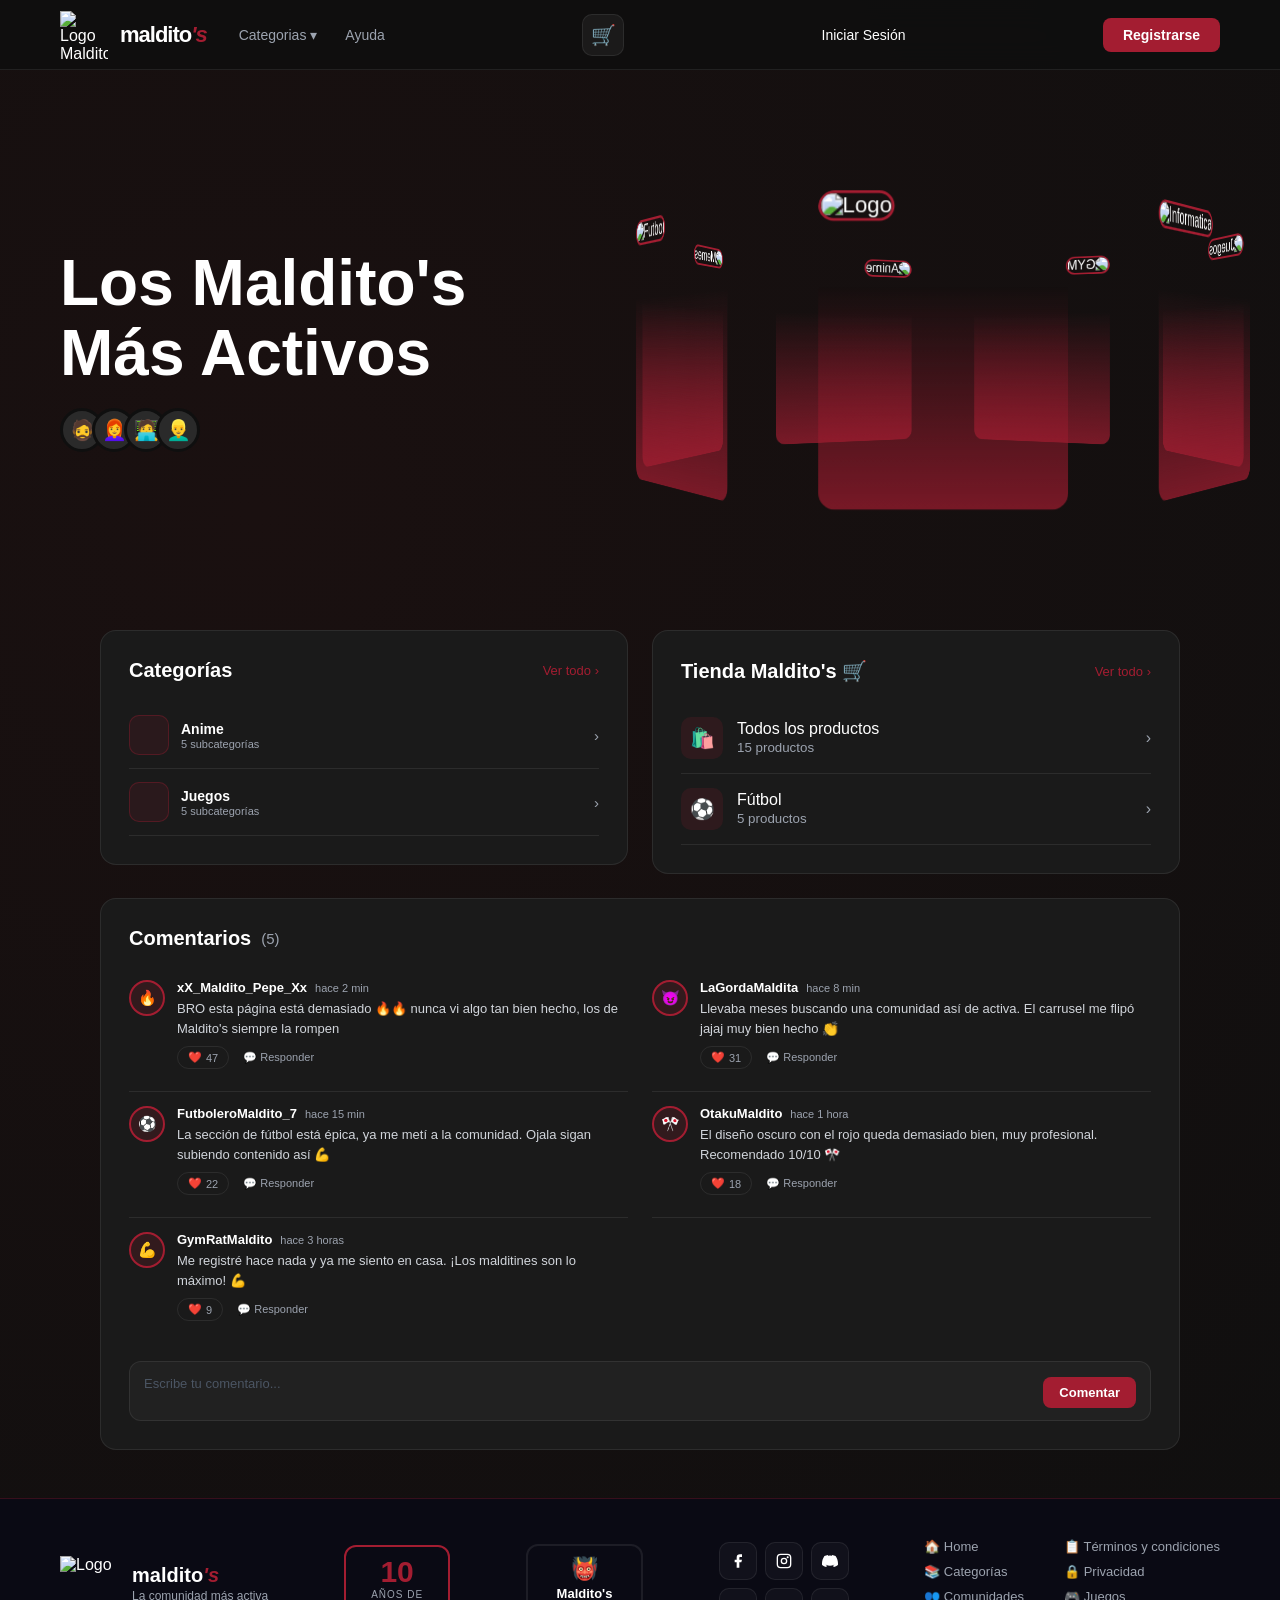
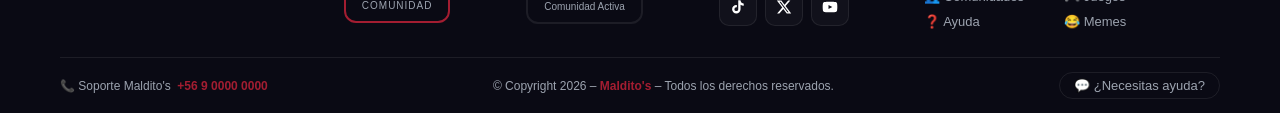
==== commit 21feebf6: "Update carrusel.html" ====
--- a/carrusel.html
+++ b/carrusel.html
@@ -46,17 +46,7 @@
         .cart-badge { position: absolute; top: -6px; right: -6px; background: var(--rojo-logo); color: white; font-size: 10px; font-weight: 700; width: 18px; height: 18px; border-radius: 50%; display: none; align-items: center; justify-content: center; border: 2px solid var(--fondo-oscuro); }
         .cart-badge.bump { animation: bump 0.3s ease; }
         @keyframes bump { 0%,100%{transform:scale(1)} 50%{transform:scale(1.5)} }
-        .lang-selector { position: relative; }
-        .lang-btn { background: rgba(255,255,255,0.05); border: 1px solid var(--borde); border-radius: 8px; color: white; font-size: 13px; font-family: inherit; padding: 7px 12px; cursor: pointer; display: flex; align-items: center; gap: 6px; transition: all 0.2s; }
-        .lang-btn:hover { border-color: var(--rojo-logo); background: rgba(163,29,49,0.15); }
-        .lang-arrow { font-size: 10px; color: var(--texto-gris); transition: transform 0.2s; display: inline-block; }
-        .lang-arrow.open { transform: rotate(180deg); }
-        .lang-dropdown { position: absolute; top: calc(100% + 8px); right: 0; background: #1a1a1a; border: 1px solid rgba(255,255,255,0.1); border-radius: 12px; min-width: 150px; z-index: 9999; overflow: hidden; display: none; }
-        .lang-dropdown.open { display: block; }
-        .lang-option { display: flex; align-items: center; gap: 10px; padding: 11px 16px; color: var(--texto-gris); font-size: 13px; cursor: pointer; border: none; background: none; width: 100%; text-align: left; font-family: inherit; transition: background 0.2s, color 0.2s; border-bottom: 1px solid rgba(255,255,255,0.05); }
-        .lang-option:last-child { border-bottom: none; }
-        .lang-option:hover { background: rgba(163,29,49,0.15); color: white; }
-        .lang-option.active { color: var(--rojo-logo); }
+
         .nav-links li { position: relative; }
         .nav-dropdown { position: absolute; top: 40px; left: 0; background: #1a1a1a; border: 1px solid rgba(255,255,255,0.1); border-radius: 12px; min-width: 160px; z-index: 9999; overflow: hidden; display: none; }
         .nav-dropdown.open { display: flex; flex-direction: column; }
@@ -327,26 +317,13 @@
                     <a href="futbol.html">⚽ Fútbol</a>
                     <a href="Gym.html">🏋️ Gym</a>
                     <a href="Anime.html">🎌 Anime</a>
-                    <a href="Juegos.html">🎮 Juegos</a>
-                    <a href="memes.html">😂 Memes</a>
+                    <a href="Juego.html">🎮 Juegos</a>
+                    <a href="Memes.html">😂 Memes</a>
                 </div>
             </li>
             <li><a href="#">Ayuda</a></li>
         </ul>
     </div>
-    <div class="nav-right">
-        <div class="lang-selector">
-            <button class="lang-btn" onclick="toggleLangMenu(event)">
-                <span id="lang-flag">🇨🇱</span>
-                <span id="lang-label">ES</span>
-                <span class="lang-arrow" id="lang-arrow">▼</span>
-            </button>
-            <div class="lang-dropdown" id="lang-dropdown">
-                <button class="lang-option active" onclick="setLang('es',event)">🇨🇱 Español</button>
-                <button class="lang-option" onclick="setLang('en',event)">🇺🇸 English</button>
-                <button class="lang-option" onclick="setLang('pt',event)">🇧🇷 Português</button>
-            </div>
-        </div>
         <button class="cart-icon-btn" onclick="toggleCart()">🛒<span class="cart-badge" id="cart-badge">0</span></button>
        <a href="login.html" id="user-display" style="color:white;text-decoration:none;font-size:14px;">Iniciar Sesión</a>
         <a href="#" id="btn-registro" class="btn-registro">Registrarse</a>
@@ -899,25 +876,6 @@
     span.textContent=btn.classList.contains('liked')?parseInt(span.textContent)+1:parseInt(span.textContent)-1;
 }
 
-function toggleLangMenu(e) {
-    e.stopPropagation(); langOpen=!langOpen;
-    document.getElementById('lang-dropdown').classList.toggle('open',langOpen);
-    document.getElementById('lang-arrow').classList.toggle('open',langOpen);
-}
-
-function setLang(code,e) {
-    if(e) e.stopPropagation();
-    var flags={es:'🇨🇱',en:'🇺🇸',pt:'🇧🇷'};
-    var labels={es:'ES',en:'EN',pt:'PT'};
-    document.getElementById('lang-flag').textContent=flags[code];
-    document.getElementById('lang-label').textContent=labels[code];
-    document.querySelectorAll('.lang-option').forEach(function(o){ o.classList.remove('active'); });
-    if(e&&e.currentTarget) e.currentTarget.classList.add('active');
-    langOpen=false;
-    document.getElementById('lang-dropdown').classList.remove('open');
-    document.getElementById('lang-arrow').classList.remove('open');
-    showToast('🌐 Idioma: '+labels[code]);
-}
 
 function toggleNavDrop(e) {
     e.preventDefault(); e.stopPropagation();
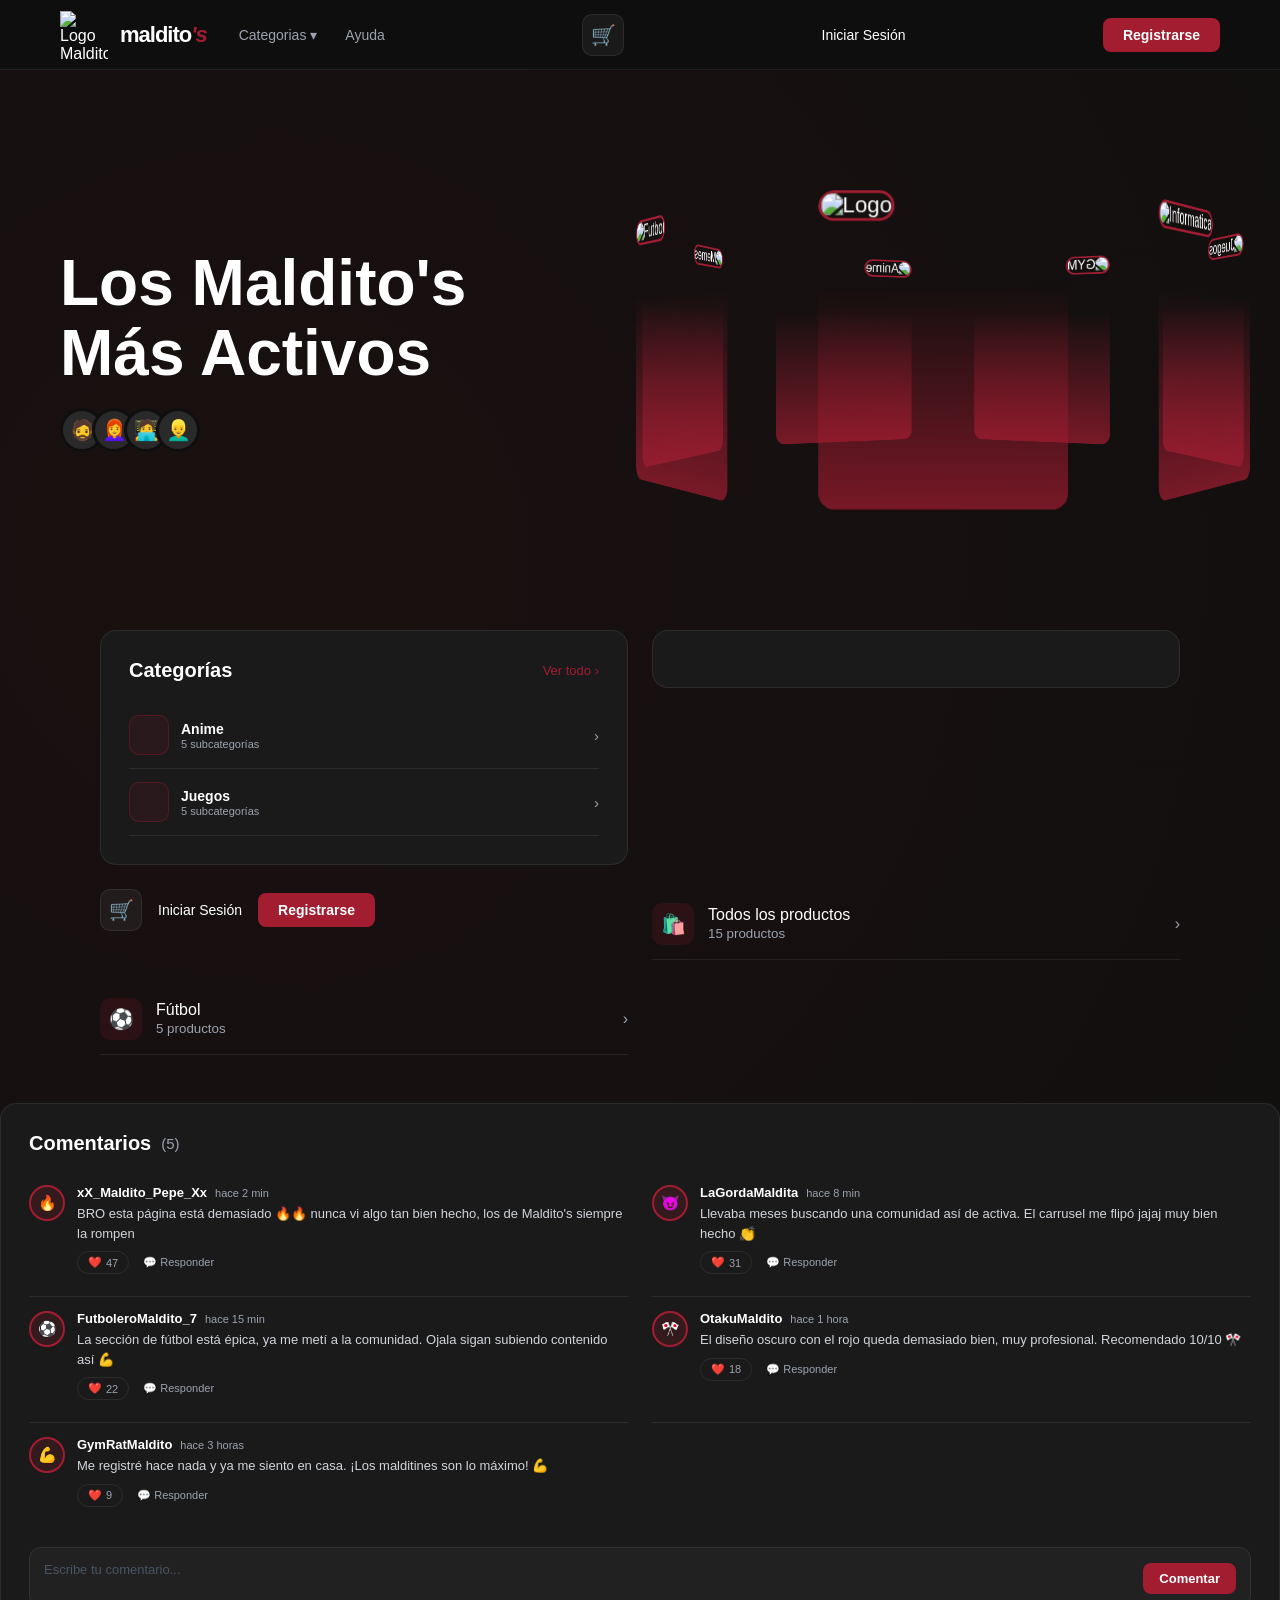
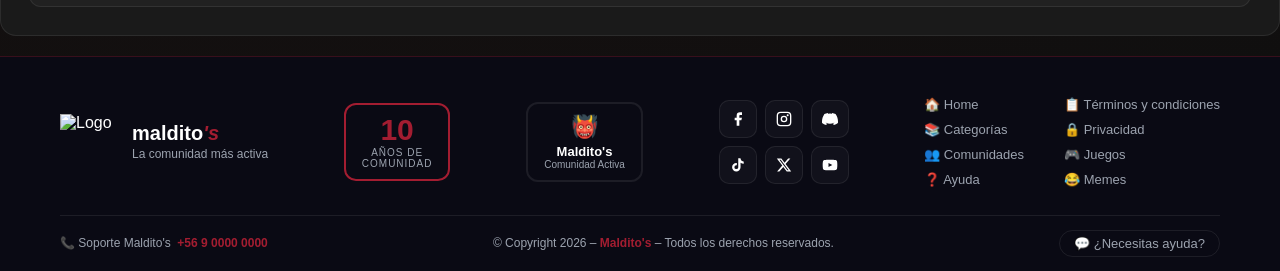
==== commit 9be5d642: "Update carrusel.html" ====
--- a/carrusel.html
+++ b/carrusel.html
@@ -416,10 +416,14 @@
 
     <!-- CARD TIENDA -->
     <div class="card">
-        <div style="display:flex;align-items:center;justify-content:space-between;margin-bottom:20px;">
-            <h3 style="margin:0;">Tienda Maldito's 🛒</h3>
-            <a href="#" onclick="toggleShopExtra(event)" style="font-size:13px;color:var(--rojo-logo);text-decoration:none;font-weight:500;" id="ver-todo-btn">Ver todo ›</a>
-        </div>
+       </div> <!-- Cierre de nav-logo -->
+    <div class="nav-right">
+        <!-- El carrito debe estar AQUÍ adentro para que el diseño no se rompa -->
+        <button class="cart-icon-btn" onclick="toggleCart()">🛒<span class="cart-badge" id="cart-badge">0</span></button>
+        <a href="login.html" id="user-display" style="color:white;text-decoration:none;font-size:14px;">Iniciar Sesión</a>
+        <a href="#" id="btn-registro" class="btn-registro">Registrarse</a>
+    </div>
+</nav>
         <div class="shop-cat-item" onclick="selectCategory('todos',this)">
             <div class="item-left"><div class="icon-box">🛍️</div><div><p style="font-weight:500;">Todos los productos</p><small style="color:var(--texto-gris);">15 productos</small></div></div>
             <span style="color:var(--texto-gris);">›</span>
@@ -680,7 +684,6 @@
 var cart = [];
 var shopExtraOpen = false;
 var catExtraOpen = false;
-var langOpen = false;
 var navDropOpen = false;
 var toastTimer;
 var commentCount = 5;
@@ -884,7 +887,6 @@
 }
 
 document.addEventListener('click',function(){
-    if(langOpen){ langOpen=false; document.getElementById('lang-dropdown').classList.remove('open'); document.getElementById('lang-arrow').classList.remove('open'); }
     if(navDropOpen){ navDropOpen=false; document.getElementById('nav-dropdown-categorias').classList.remove('open'); }
 });
 
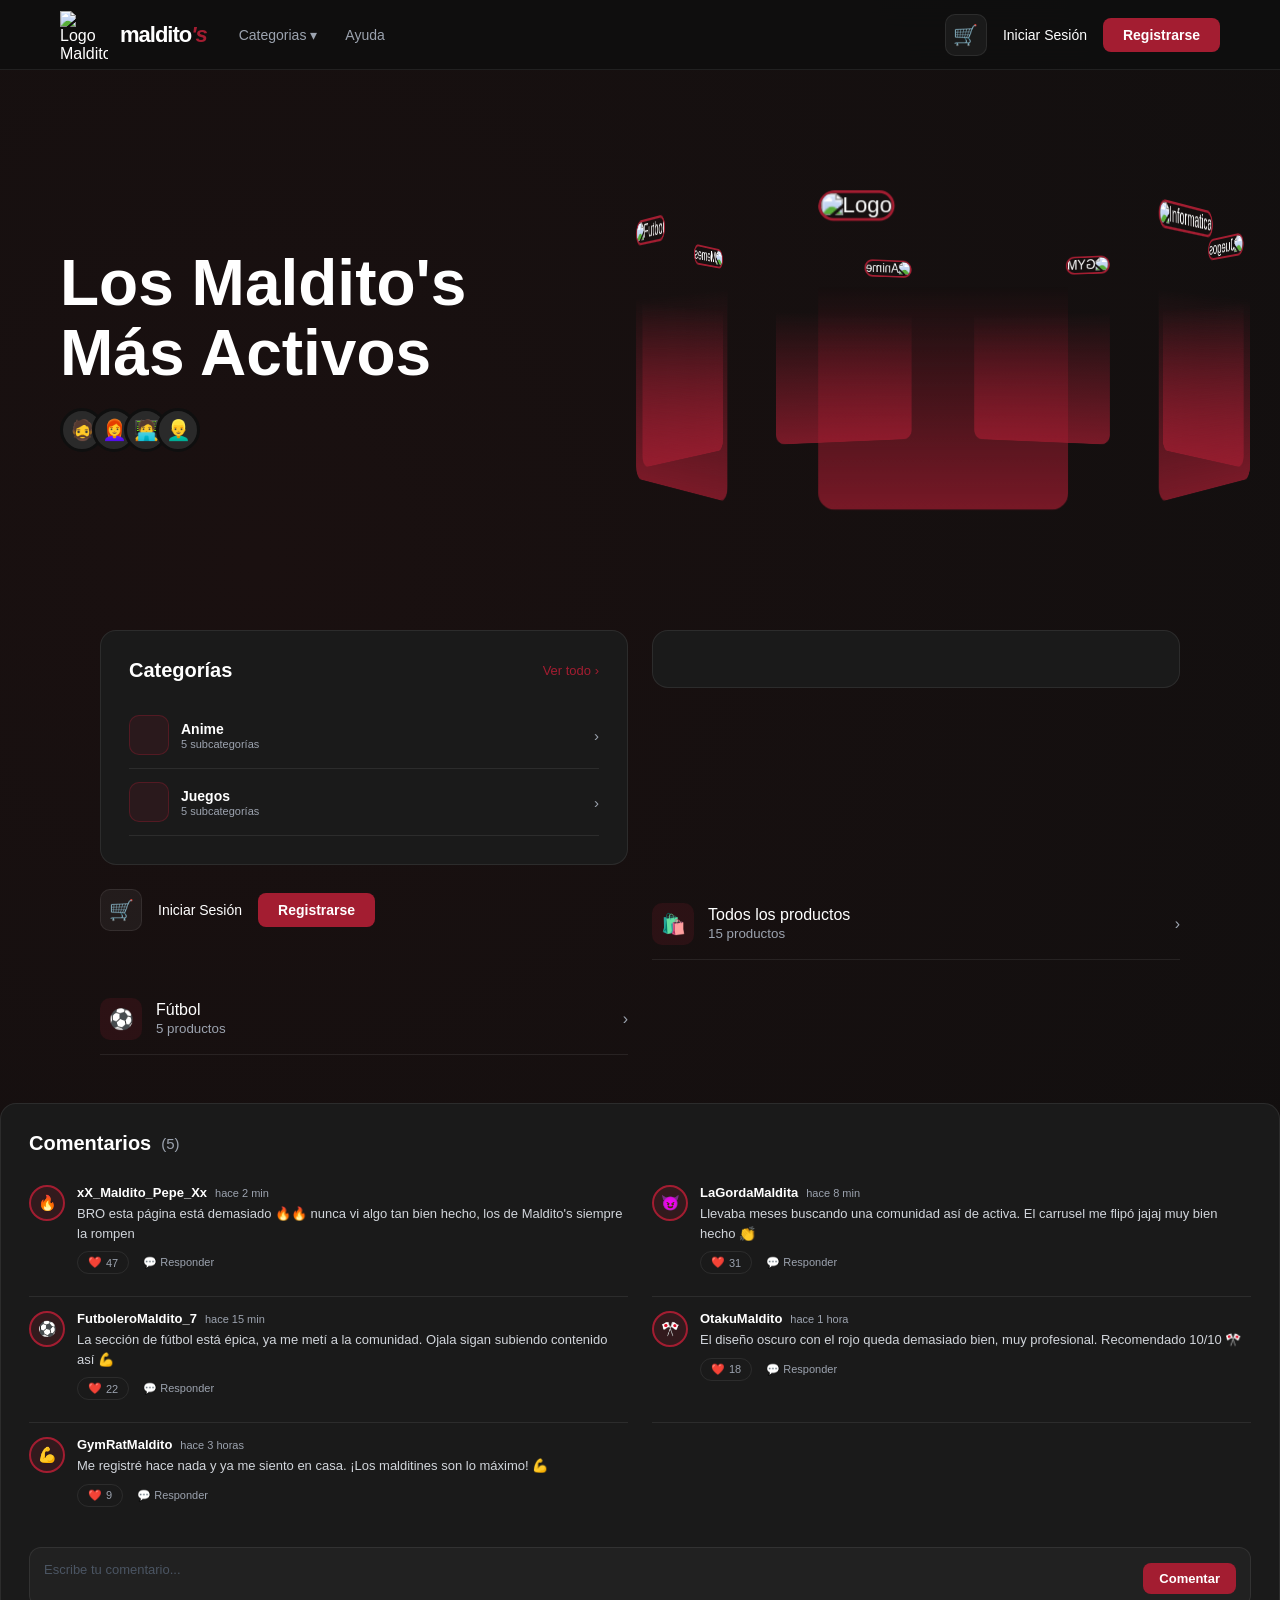
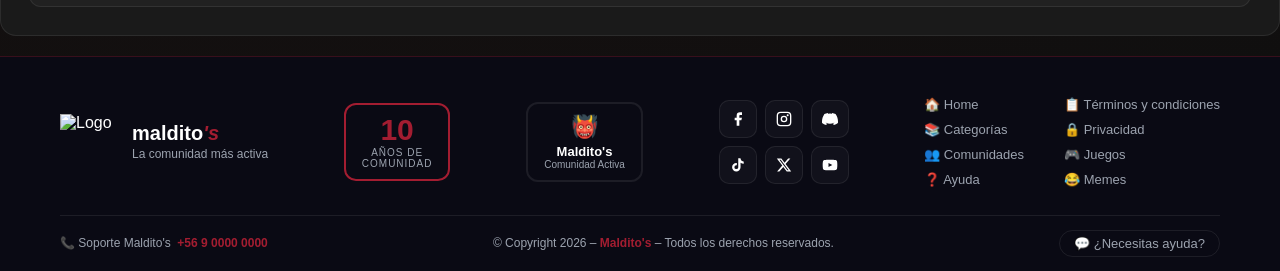
==== commit 3cb255bb: "Update carrusel.html" ====
--- a/carrusel.html
+++ b/carrusel.html
@@ -324,8 +324,13 @@
             <li><a href="#">Ayuda</a></li>
         </ul>
     </div>
+       </div> <!-- Aquí termina el nav-logo -->
+
+    <div class="nav-right">
+        <!-- El carrito DEBE estar dentro de este div para alinearse a la derecha -->
         <button class="cart-icon-btn" onclick="toggleCart()">🛒<span class="cart-badge" id="cart-badge">0</span></button>
-       <a href="login.html" id="user-display" style="color:white;text-decoration:none;font-size:14px;">Iniciar Sesión</a>
+        
+        <a href="login.html" id="user-display" style="color:white;text-decoration:none;font-size:14px;">Iniciar Sesión</a>
         <a href="#" id="btn-registro" class="btn-registro">Registrarse</a>
     </div>
 </nav>
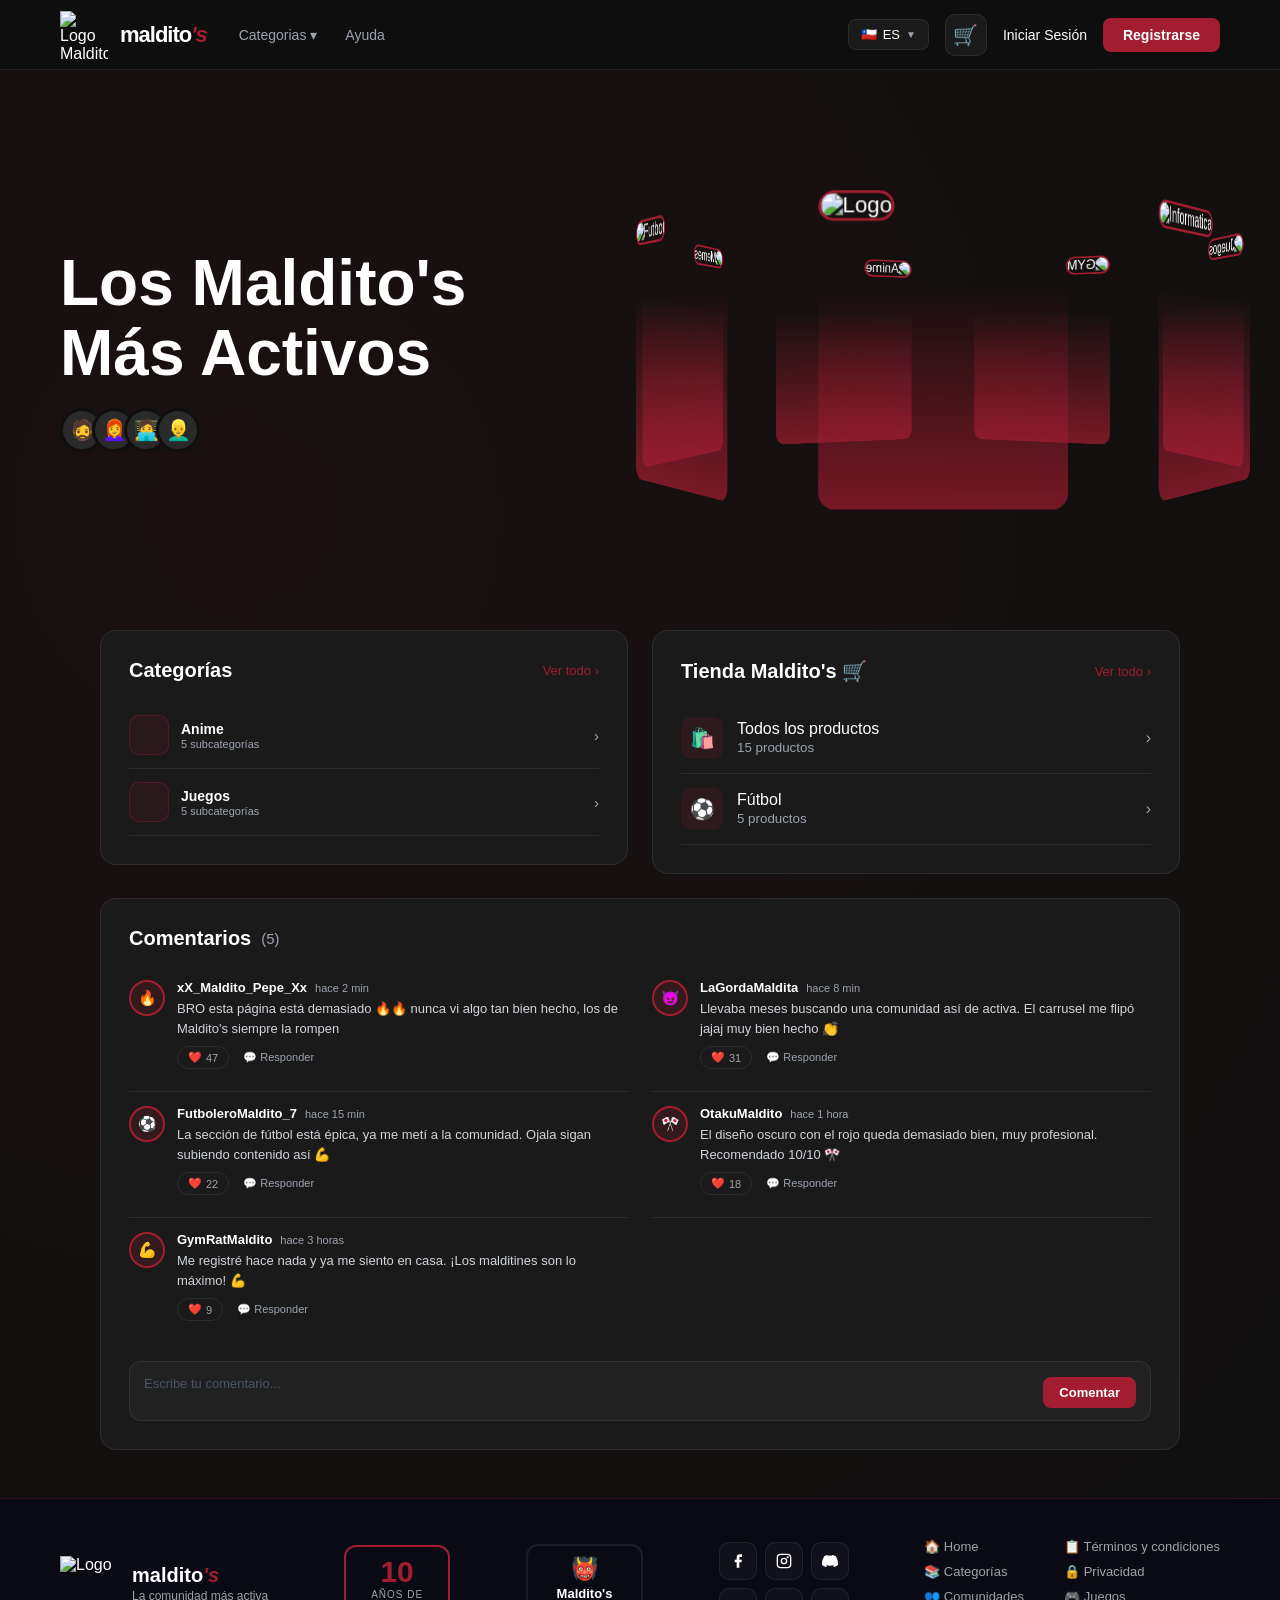
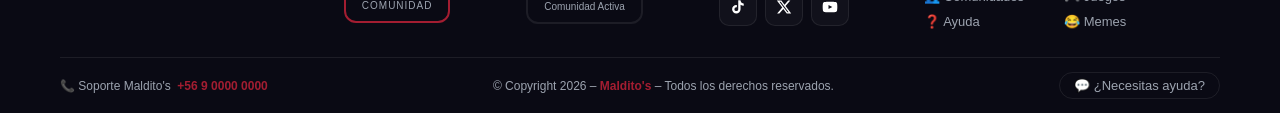
==== commit fa7e3457: "Update carrusel.html" ====
--- a/carrusel.html
+++ b/carrusel.html
@@ -46,7 +46,17 @@
         .cart-badge { position: absolute; top: -6px; right: -6px; background: var(--rojo-logo); color: white; font-size: 10px; font-weight: 700; width: 18px; height: 18px; border-radius: 50%; display: none; align-items: center; justify-content: center; border: 2px solid var(--fondo-oscuro); }
         .cart-badge.bump { animation: bump 0.3s ease; }
         @keyframes bump { 0%,100%{transform:scale(1)} 50%{transform:scale(1.5)} }
-
+        .lang-selector { position: relative; }
+        .lang-btn { background: rgba(255,255,255,0.05); border: 1px solid var(--borde); border-radius: 8px; color: white; font-size: 13px; font-family: inherit; padding: 7px 12px; cursor: pointer; display: flex; align-items: center; gap: 6px; transition: all 0.2s; }
+        .lang-btn:hover { border-color: var(--rojo-logo); background: rgba(163,29,49,0.15); }
+        .lang-arrow { font-size: 10px; color: var(--texto-gris); transition: transform 0.2s; display: inline-block; }
+        .lang-arrow.open { transform: rotate(180deg); }
+        .lang-dropdown { position: absolute; top: calc(100% + 8px); right: 0; background: #1a1a1a; border: 1px solid rgba(255,255,255,0.1); border-radius: 12px; min-width: 150px; z-index: 9999; overflow: hidden; display: none; }
+        .lang-dropdown.open { display: block; }
+        .lang-option { display: flex; align-items: center; gap: 10px; padding: 11px 16px; color: var(--texto-gris); font-size: 13px; cursor: pointer; border: none; background: none; width: 100%; text-align: left; font-family: inherit; transition: background 0.2s, color 0.2s; border-bottom: 1px solid rgba(255,255,255,0.05); }
+        .lang-option:last-child { border-bottom: none; }
+        .lang-option:hover { background: rgba(163,29,49,0.15); color: white; }
+        .lang-option.active { color: var(--rojo-logo); }
         .nav-links li { position: relative; }
         .nav-dropdown { position: absolute; top: 40px; left: 0; background: #1a1a1a; border: 1px solid rgba(255,255,255,0.1); border-radius: 12px; min-width: 160px; z-index: 9999; overflow: hidden; display: none; }
         .nav-dropdown.open { display: flex; flex-direction: column; }
@@ -324,13 +334,21 @@
             <li><a href="#">Ayuda</a></li>
         </ul>
     </div>
-       </div> <!-- Aquí termina el nav-logo -->
-
     <div class="nav-right">
-        <!-- El carrito DEBE estar dentro de este div para alinearse a la derecha -->
+        <div class="lang-selector">
+            <button class="lang-btn" onclick="toggleLangMenu(event)">
+                <span id="lang-flag">🇨🇱</span>
+                <span id="lang-label">ES</span>
+                <span class="lang-arrow" id="lang-arrow">▼</span>
+            </button>
+            <div class="lang-dropdown" id="lang-dropdown">
+                <button class="lang-option active" onclick="setLang('es',event)">🇨🇱 Español</button>
+                <button class="lang-option" onclick="setLang('en',event)">🇺🇸 English</button>
+                <button class="lang-option" onclick="setLang('pt',event)">🇧🇷 Português</button>
+            </div>
+        </div>
         <button class="cart-icon-btn" onclick="toggleCart()">🛒<span class="cart-badge" id="cart-badge">0</span></button>
-        
-        <a href="login.html" id="user-display" style="color:white;text-decoration:none;font-size:14px;">Iniciar Sesión</a>
+       <a href="login.html" id="user-display" style="color:white;text-decoration:none;font-size:14px;">Iniciar Sesión</a>
         <a href="#" id="btn-registro" class="btn-registro">Registrarse</a>
     </div>
 </nav>
@@ -421,14 +439,10 @@
 
     <!-- CARD TIENDA -->
     <div class="card">
-       </div> <!-- Cierre de nav-logo -->
-    <div class="nav-right">
-        <!-- El carrito debe estar AQUÍ adentro para que el diseño no se rompa -->
-        <button class="cart-icon-btn" onclick="toggleCart()">🛒<span class="cart-badge" id="cart-badge">0</span></button>
-        <a href="login.html" id="user-display" style="color:white;text-decoration:none;font-size:14px;">Iniciar Sesión</a>
-        <a href="#" id="btn-registro" class="btn-registro">Registrarse</a>
-    </div>
-</nav>
+        <div style="display:flex;align-items:center;justify-content:space-between;margin-bottom:20px;">
+            <h3 style="margin:0;">Tienda Maldito's 🛒</h3>
+            <a href="#" onclick="toggleShopExtra(event)" style="font-size:13px;color:var(--rojo-logo);text-decoration:none;font-weight:500;" id="ver-todo-btn">Ver todo ›</a>
+        </div>
         <div class="shop-cat-item" onclick="selectCategory('todos',this)">
             <div class="item-left"><div class="icon-box">🛍️</div><div><p style="font-weight:500;">Todos los productos</p><small style="color:var(--texto-gris);">15 productos</small></div></div>
             <span style="color:var(--texto-gris);">›</span>
@@ -487,7 +501,7 @@
 <footer>
     <div class="footer-main">
         <div class="footer-brand">
-            <img src="https://i.pinimg.com/736x/92/ad/83/92ad83b793583724163fb25630d0ccbf.jpg" alt="Logo">
+            <img src="https://media.discordapp.net/attachments/1495842789575885000/1496911176460664862/logo_solo.png?ex=69f383ab&is=69f2322b&hm=1ecc8e9e1ead563e0e194f0a744a8adac6deb2779630af482e61cc4c0ab6300b&=&format=webp&quality=lossless" alt="Logo">
             <div>
                 <div class="footer-brand-name">maldito<em>'s</em></div>
                 <div style="color:var(--texto-gris);font-size:12px;margin-top:4px;">La comunidad más activa</div>
@@ -689,6 +703,7 @@
 var cart = [];
 var shopExtraOpen = false;
 var catExtraOpen = false;
+var langOpen = false;
 var navDropOpen = false;
 var toastTimer;
 var commentCount = 5;
@@ -884,6 +899,25 @@
     span.textContent=btn.classList.contains('liked')?parseInt(span.textContent)+1:parseInt(span.textContent)-1;
 }
 
+function toggleLangMenu(e) {
+    e.stopPropagation(); langOpen=!langOpen;
+    document.getElementById('lang-dropdown').classList.toggle('open',langOpen);
+    document.getElementById('lang-arrow').classList.toggle('open',langOpen);
+}
+
+function setLang(code,e) {
+    if(e) e.stopPropagation();
+    var flags={es:'🇨🇱',en:'🇺🇸',pt:'🇧🇷'};
+    var labels={es:'ES',en:'EN',pt:'PT'};
+    document.getElementById('lang-flag').textContent=flags[code];
+    document.getElementById('lang-label').textContent=labels[code];
+    document.querySelectorAll('.lang-option').forEach(function(o){ o.classList.remove('active'); });
+    if(e&&e.currentTarget) e.currentTarget.classList.add('active');
+    langOpen=false;
+    document.getElementById('lang-dropdown').classList.remove('open');
+    document.getElementById('lang-arrow').classList.remove('open');
+    showToast('🌐 Idioma: '+labels[code]);
+}
 
 function toggleNavDrop(e) {
     e.preventDefault(); e.stopPropagation();
@@ -892,6 +926,7 @@
 }
 
 document.addEventListener('click',function(){
+    if(langOpen){ langOpen=false; document.getElementById('lang-dropdown').classList.remove('open'); document.getElementById('lang-arrow').classList.remove('open'); }
     if(navDropOpen){ navDropOpen=false; document.getElementById('nav-dropdown-categorias').classList.remove('open'); }
 });
 
